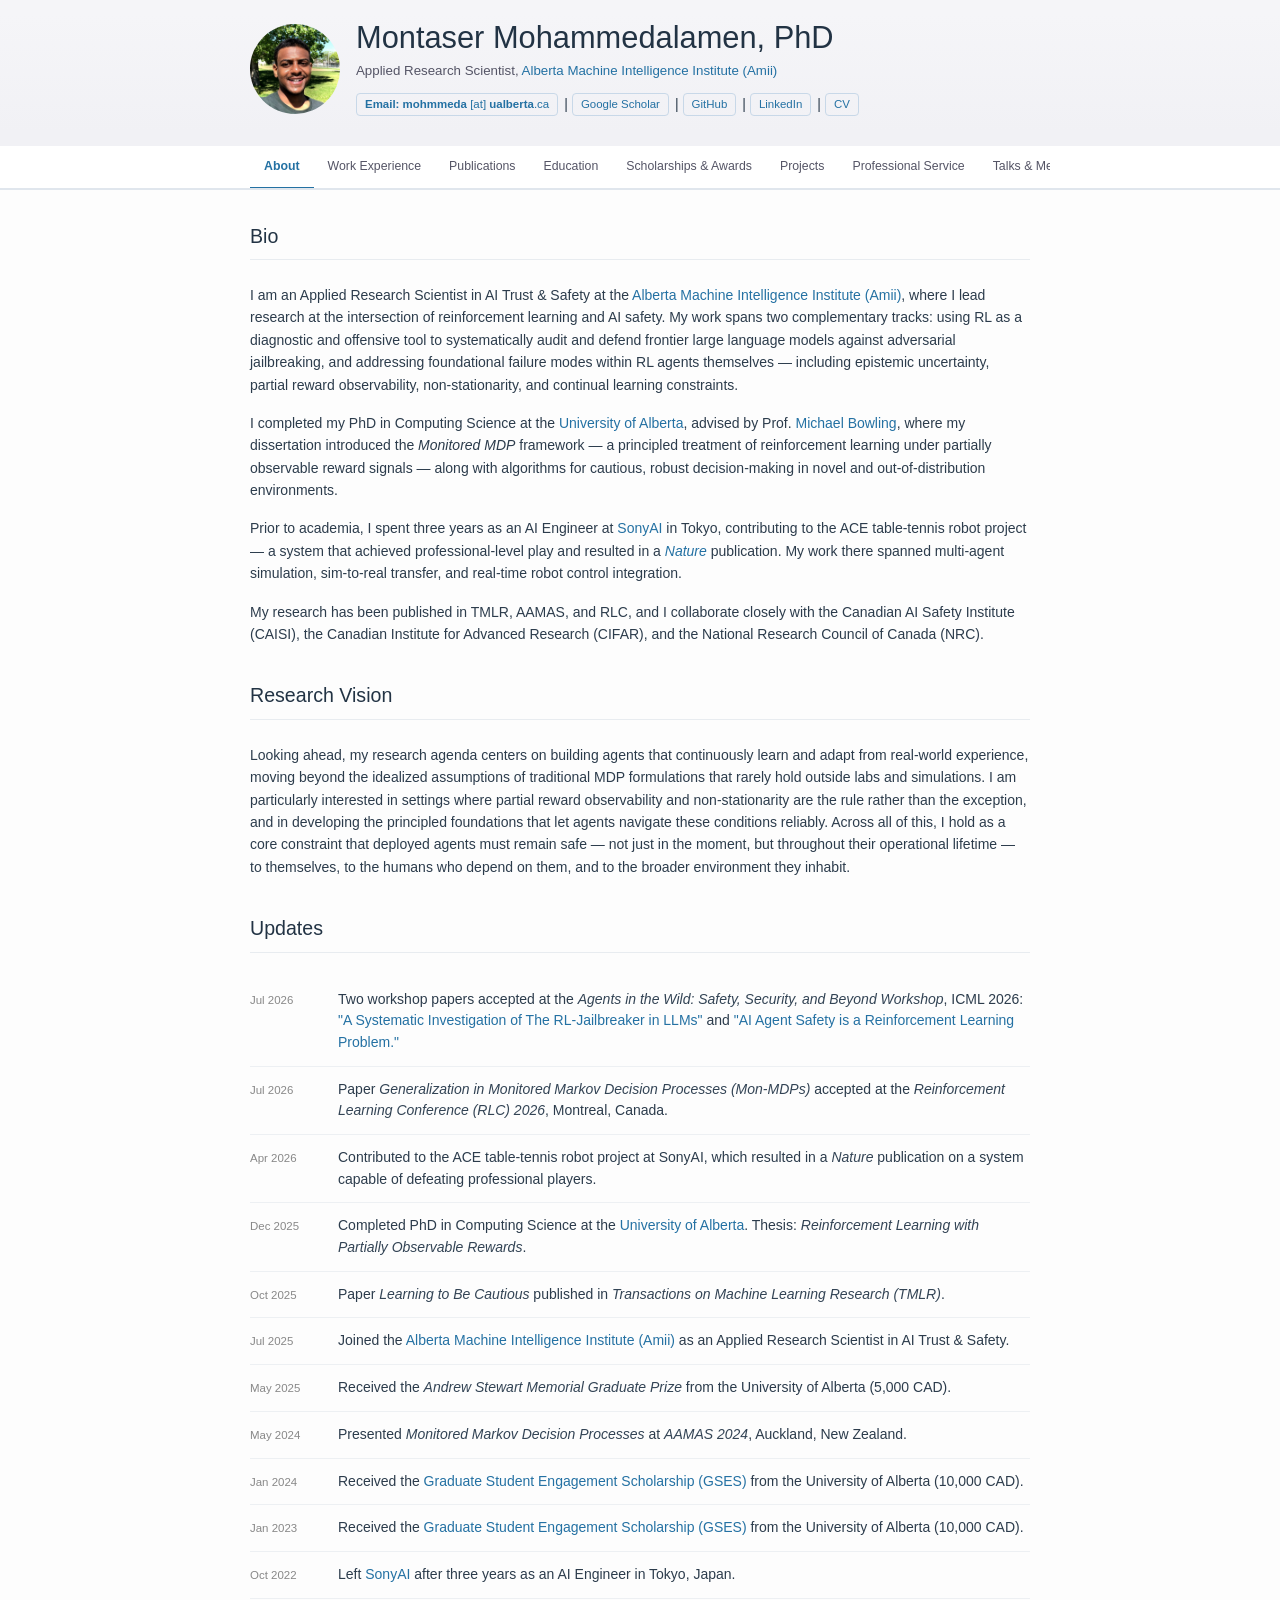
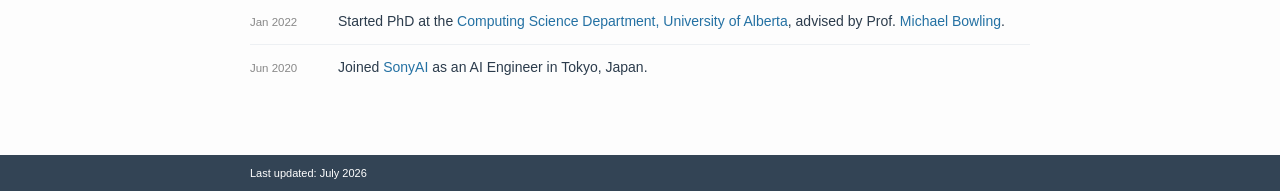
==== index.html @ c8f8b5e2 "Add talks page" ====
<!DOCTYPE html>
<html lang="en">
<head>
    <title>Montaser Mohammedalamen, PhD</title>
    <meta name="author" content="Montaser Mohammedalamen, PhD">
    <meta name="viewport" content="width=device-width, initial-scale=1.0">
    <meta property="og:title" content="Montaser Mohammedalamen, PhD">
    <meta property="og:description" content="Research Scientist in AI Safety &amp; Reinforcement Learning. PhD, University of Alberta, TMLR, AAMAS, RLC.">
    <meta property="og:image" content="https://montaserFath.github.io/fig/id.png">
    <meta property="og:url" content="https://montaserFath.github.io/">
    <meta name="twitter:card" content="summary_large_image">
    <link rel="manifest" href="content/site.web">
    <link rel="stylesheet" href="style.css">
</head>
<body>

<!-- ── Header ── -->
<div class="header noselect">
    <div class="content row">
        <div class="header-profile-picture"></div>
        <div class="header-text">
            <div class="header-name">
                <h1>Montaser Mohammedalamen, PhD</h1>
            </div>
            <div class="header-subtitle">
                Applied Research Scientist, <a href="https://www.amii.ca/people/montaser-mohammedalamen">Alberta Machine Intelligence Institute (Amii)</a>
            </div>
            <div class="header-links">
                <a class="btn" href="mailto:mohmmeda@ualberta.ca"><span class="bold">Email: mohmmeda</span> [at] <span class="bold">ualberta</span>.ca</a> |
                <a class="btn" href="https://scholar.google.ca/citations?user=ZY882-kAAAAJ&hl">Google Scholar</a> |
                <a class="btn" href="https://github.com/montaserFath/">GitHub</a> |
                <a class="btn" href="https://www.linkedin.com/in/montaser-mohammedalamen/">LinkedIn</a> |
                <a class="btn" href="content/Montaser_CV.pdf">CV</a>
            </div>
        </div>
    </div>
</div>

<!-- ── Tab bar ── -->
<div class="tabs-bar">
    <div class="tabs-inner">
        <button class="tab-btn active" data-tab="about">About</button>
        <button class="tab-btn" data-tab="experience">Work Experience</button>
        <button class="tab-btn" data-tab="publications">Publications</button>
        <button class="tab-btn" data-tab="education">Education</button>
        <button class="tab-btn" data-tab="awards">Scholarships &amp; Awards</button>
        <button class="tab-btn" data-tab="projects">Projects</button>
        <button class="tab-btn" data-tab="service">Professional Service</button>
        <a class="tab-btn" href="src/talks.html">Talks &amp; Media</a>
        <button class="tab-btn" data-tab="volunteering">Volunteering</button>
    </div>
</div>

<!-- ── Tab panels ── -->
<div class="content tab-content" style="padding-bottom: 64px;">

    <!-- About -->
    <div id="tab-about" class="tab-panel active">
        <h2 class="tab-heading noselect">Bio</h2>
        <p>
            I am an Applied Research Scientist in AI Trust &amp; Safety at the <a href="https://www.amii.ca/people/montaser-mohammedalamen">Alberta Machine Intelligence Institute (Amii)</a>,
            where I lead research at the intersection of reinforcement learning and AI safety. My work spans two complementary tracks: using RL as a diagnostic and offensive tool to
            systematically audit and defend frontier large language models against adversarial jailbreaking, and addressing foundational failure modes within RL agents themselves —
            including epistemic uncertainty, partial reward observability, non-stationarity, and continual learning constraints.
        </p>
        <p>
            I completed my PhD in Computing Science at the <a href="https://www.ualberta.ca/computing-science/index.html">University of Alberta</a>, advised by
            Prof. <a href="https://webdocs.cs.ualberta.ca/~bowling/">Michael Bowling</a>, where my dissertation introduced the <em>Monitored MDP</em> framework — a principled treatment
            of reinforcement learning under partially observable reward signals — along with algorithms for cautious, robust decision-making in novel and out-of-distribution environments.
        </p>
        <p>
            Prior to academia, I spent three years as an AI Engineer at <a href="https://ai.sony/">SonyAI</a> in Tokyo, contributing to the ACE table-tennis robot project — a system
            that achieved professional-level play and resulted in a <a href="https://www.nature.com/articles/s41586-026-10338-5"><em>Nature</em></a> publication. My work there spanned multi-agent
            simulation, sim-to-real transfer, and real-time robot control integration.
        </p>
        <p>
            My research has been published in TMLR, AAMAS, and RLC, and I collaborate closely with the Canadian AI Safety Institute (CAISI), the Canadian Institute for Advanced Research (CIFAR), and the National Research Council of Canada (NRC).
        </p>
        <h2 class="tab-heading noselect" style="margin-top: 36px;">Research Vision</h2>
        <p>
            Looking ahead, my research agenda centers on building agents that continuously learn and adapt from real-world experience, moving beyond the idealized assumptions of traditional MDP formulations that rarely hold outside labs and simulations.
            I am particularly interested in settings where partial reward observability and non-stationarity are the rule rather than the exception, and in developing the principled foundations that let agents navigate these conditions reliably.
            Across all of this, I hold as a core constraint that deployed agents must remain safe — not just in the moment, but throughout their operational lifetime — to themselves, to the humans who depend on them, and to the broader environment they inhabit.
        </p>

        <h2 class="tab-heading noselect" style="margin-top: 36px;">Updates</h2>
        <ul class="updates-list">
            <li class="update-item">
                <span class="update-date">Jul 2026</span>
                <span class="update-text">Two workshop papers accepted at the <em>Agents in the Wild: Safety, Security, and Beyond Workshop</em>, ICML 2026: <a href="https://arxiv.org/abs/2605.07032">"A Systematic Investigation of The RL-Jailbreaker in LLMs"</a> and <a href="https://openreview.net/challenge?redirect=%2Fforum%3Fid%3Dwvga9chmb6">"AI Agent Safety is a Reinforcement Learning Problem."</a></span>
            </li>
            <li class="update-item">
                <span class="update-date">Jul 2026</span>
                <span class="update-text">Paper <a href="https://arxiv.org/abs/2505.08988"><em>Generalization in Monitored Markov Decision Processes (Mon-MDPs)</em></a> accepted at the <em>Reinforcement Learning Conference (RLC) 2026</em>, Montreal, Canada.</span>
            </li>
            <li class="update-item">
                <span class="update-date">Apr 2026</span>
                <span class="update-text">Contributed to the ACE table-tennis robot project at SonyAI, which resulted in a <a href="https://www.nature.com/articles/s41586-026-10338-5"><em>Nature</em></a> publication on a system capable of defeating professional players.</span>
            </li>
            <li class="update-item">
                <span class="update-date">Dec 2025</span>
                <span class="update-text">Completed PhD in Computing Science at the <a href="https://www.ualberta.ca/computing-science/index.html">University of Alberta</a>. Thesis: <a href="https://ualberta.scholaris.ca/items/5c60dc71-7149-4a39-a40f-7d96e44f2379"><em>Reinforcement Learning with Partially Observable Rewards</em></a>.</span>
            </li>
            <li class="update-item">
                <span class="update-date">Oct 2025</span>
                <span class="update-text">Paper <a href="https://openreview.net/forum?id=NXvGOaYExG"><em>Learning to Be Cautious</em></a> published in <em>Transactions on Machine Learning Research (TMLR)</em>.</span>
            </li>
            <li class="update-item">
                <span class="update-date">Jul 2025</span>
                <span class="update-text">Joined the <a href="https://www.amii.ca/people/montaser-mohammedalamen">Alberta Machine Intelligence Institute (Amii)</a> as an Applied Research Scientist in AI Trust &amp; Safety.</span>
            </li>
            <li class="update-item">
                <span class="update-date">May 2025</span>
                <span class="update-text">Received the <em>Andrew Stewart Memorial Graduate Prize</em> from the University of Alberta (5,000 CAD).</span>
            </li>
            <li class="update-item">
                <span class="update-date">May 2024</span>
                <span class="update-text">Presented <a href="https://dl.acm.org/doi/abs/10.5555/3635637.3663015"><em>Monitored Markov Decision Processes</em></a> at <em>AAMAS 2024</em>, Auckland, New Zealand.</span>
            </li>
            <li class="update-item">
                <span class="update-date">Jan 2024</span>
                <span class="update-text">Received the <a href="https://www.ualberta.ca/en/graduate-studies/fees-funding/scholarships-awards/engagement-scholarship.html">Graduate Student Engagement Scholarship (GSES)</a> from the University of Alberta (10,000 CAD).</span>
            </li>
            <li class="update-item">
                <span class="update-date">Jan 2023</span>
                <span class="update-text">Received the <a href="https://www.ualberta.ca/en/graduate-studies/fees-funding/scholarships-awards/engagement-scholarship.html">Graduate Student Engagement Scholarship (GSES)</a> from the University of Alberta (10,000 CAD).</span>
            </li>
            <li class="update-item">
                <span class="update-date">Oct 2022</span>
                <span class="update-text">Left <a href="https://ai.sony/">SonyAI</a> after three years as an AI Engineer in Tokyo, Japan.</span>
            </li>
            <li class="update-item">
                <span class="update-date">Jan 2022</span>
                <span class="update-text">Started PhD at the <a href="https://www.ualberta.ca/computing-science/index.html">Computing Science Department, University of Alberta</a>, advised by Prof. <a href="https://webdocs.cs.ualberta.ca/~bowling/">Michael Bowling</a>.</span>
            </li>
            <li class="update-item">
                <span class="update-date">Jun 2020</span>
                <span class="update-text">Joined <a href="https://ai.sony/">SonyAI</a> as an AI Engineer in Tokyo, Japan.</span>
            </li>
        </ul>
    </div>

    <!-- Work Experience -->
    <div id="tab-experience" class="tab-panel">
        <h2 class="tab-heading noselect">Work Experience</h2>

        <div class="publication row clearfix">
            <div class="row-media-small" style="background-image: url(fig/amii.jpeg);"></div>
            <div class="row-text">
                <span class="bold">Applied Research Scientist, AI Trust &amp; Safety — <a href="https://www.amii.ca/people/montaser-mohammedalamen">Alberta Machine Intelligence Institute (Amii)</a></span><br/>
                Edmonton, Canada &nbsp;·&nbsp; July 2025 – Present<br/>
                <ul class="exp-list">
                    <li><span class="bold">Research Strategy:</span> Establishing Amii's safety research dual-track strategy using RL for risk assignment in generative models, and mitigating structural RL safety (uncertainty, non-stationarity, partial reward observability).</li>
                    <li><span class="bold">Technical Collaboration:</span> Partnering with Cohere and national institutes — Canadian AI Safety Institute (CAISI), CIFAR Medical AI Working Group, Mila, the Vector Institute, and the National Research Council (NRC).</li>
                    <li><span class="bold">Academic Outreach:</span> Directed a 10-session technical AI safety track for Amii's annual Upper Bound conference, serving an audience of over 11,000 attendees.</li>
                    <li><span class="bold">Team Building:</span> Hired a Research Scientist and an ML Engineer while overhauling the technical interviews framework now adopted by Amii.</li>
                </ul>
            </div>
        </div>

        <div class="publication row clearfix">
            <div class="row-media-small" style="background-image: url(fig/sonyai.png);"></div>
            <div class="row-text">
                <span class="bold">AI Engineer — <a href="https://ai.sony/">SonyAI</a></span><br/>
                Tokyo, Japan &nbsp;·&nbsp; June 2020 – Oct 2020 &amp; Jan 2021 – Oct 2022<br/>
                <ul class="exp-list">
                    <li><span class="bold">Robotics Research:</span> Co-developed a table-tennis robot on the ACE Team capable of defeating professional players, resulting in a <a href="https://www.nature.com/articles/s41586-026-10338-5">Nature</a> publication.</li>
                    <li><span class="bold">RL Policy:</span> Trained RL policies for targeted, high-precision ball returns and led the technical sub-team for robot serving.</li>
                    <li><span class="bold">Sim-to-Real &amp; System Integration:</span> Built multi-agent simulation environments using self-play and goal-conditioned RL, successfully transferring trained policies onto real-time robot control loops.</li>
                </ul>
            </div>
        </div>

        <div class="publication row clearfix">
            <div class="row-media-small" style="background-image: url(fig/uofa.png);"></div>
            <div class="row-text">
                <span class="bold">Research Associate — <a href="https://www.ualberta.ca/computing-science/index.html">University of Alberta</a></span><br/>
                Edmonton, Canada &nbsp;·&nbsp; February 2020 – December 2020<br/>
                <ul class="exp-list">
                    <li>Formulated a novel robust optimization framework enabling autonomous agents to learn cautious behaviors in novel, out-of-distribution states, supervised by Prof. <a href="https://webdocs.cs.ualberta.ca/~bowling/">Michael Bowling</a>.</li>
                </ul>
            </div>
        </div>

        <div class="publication row clearfix">
            <div class="row-media-small" style="background-image: url(fig/sony.png);"></div>
            <div class="row-text">
                <span class="bold">Machine Learning Intern — <a href="https://ai.sony/">SonyAI</a></span><br/>
                Tokyo, Japan &nbsp;·&nbsp; July 2019 – January 2020<br/>
                <ul class="exp-list">
                    <li>Designed an RL environment and trained policies using imitation learning to acquire complex cooking skills from chef demonstrations, successfully deploying the models on physical robots.</li>
                </ul>
            </div>
        </div>
    </div>

    <!-- Publications -->
    <div id="tab-publications" class="tab-panel">
        <h2 class="tab-heading noselect">Publications</h2>

        <!-- Journal Articles -->
        <h3 class="pub-section-heading">Peer-Reviewed Journal Articles</h3>
        <ol class="pub-list">
            <li>
                <span class="bold">Montaser Mohammedalamen</span>, Dustin Morrill, Alexander Sieusahai, Yash Satsangi, and Michael Bowling,
                <a class="bold" href="https://openreview.net/forum?id=NXvGOaYExG">"Learning to Be Cautious,"</a>
                <span class="italic">Transactions on Machine Learning Research (TMLR)</span>, 2025.
                <br/><a class="btn btn-red" href="https://openreview.net/forum?id=NXvGOaYExG">paper</a> | <a class="btn" href="https://github.com/montaserFath/Learning-to-be-Cautious">code</a> | <a class="btn btn-dark" href="content/LBC.bib">bibtex</a> | <a class="btn btn-dark" href="https://youtu.be/t-pxmpCYHtA?si=qGmhcsEXPmPQQ07m">talk</a>
            </li>
        </ol>

        <!-- Conference Papers -->
        <h3 class="pub-section-heading">Refereed Conference Publications</h3>
        <ol class="pub-list">
            <li>
                <span class="bold">Montaser Mohammedalamen</span> and Michael Bowling,
                <a class="bold" href="https://arxiv.org/abs/2505.08988">"Generalization in Monitored Markov Decision Processes (Mon-MDPs),"</a>
                <span class="italic">Reinforcement Learning Conference (RLC)</span>, Montreal, Canada, 2026.
                <br/><a class="btn btn-red" href="https://arxiv.org/abs/2505.08988">arXiv</a> | <a class="btn" href="https://github.com/montaserFath/MonMDP">code</a> | <a class="btn btn-dark" href="content/mon_mdp.bib">bibtex</a>
            </li>
            <li>
                Simone Parisi, <span class="bold">Montaser Mohammedalamen</span>, Alireza Kazemipour, Matthew E. Taylor, and Michael Bowling,
                <a class="bold" href="https://dl.acm.org/doi/abs/10.5555/3635637.3663015">"Monitored Markov Decision Processes,"</a>
                <span class="italic">International Conference on Autonomous Agents and Multiagent Systems (AAMAS)</span>, Auckland, New Zealand, 2024.
                <br/><a class="btn btn-red" href="https://dl.acm.org/doi/abs/10.5555/3635637.3663015">paper</a> | <a class="btn" href="https://github.com/montaserFath/MonMDP">code</a> | <a class="btn btn-dark" href="content/mon_mdp.bib">bibtex</a> | <a class="btn btn-dark" href="https://youtu.be/3gM3b1uum9Y?si=Afbvr0NNyyIb1x1N">talk</a>
            </li>
        </ol>

        <!-- Workshop Papers & Preprints -->
        <h3 class="pub-section-heading">Workshop Papers &amp; Preprints</h3>
        <ol class="pub-list">
            <li>
                <span class="bold">Montaser Mohammedalamen</span>, K. Roice, R. McLean, A. Lefaivre Škopac,
                <a class="bold" href="https://arxiv.org/abs/2605.07032">"A Systematic Investigation of The RL-Jailbreaker in LLMs,"</a>
                <span class="italic">Agents in the Wild: Safety, Security, and Beyond Workshop, ICML</span>, 2026.
                <br/><a class="btn btn-red" href="https://arxiv.org/abs/2605.07032">arXiv</a>
            </li>
            <li>
                R. McLean, T. E. Lee, <span class="bold">Montaser Mohammedalamen</span>, K. Roice, G. Berseth, P. M. Pilarski, M. C. Machado, A. Lefaivre Škopac, B. Rosman,
                <a class="bold" href="https://openreview.net/challenge?redirect=%2Fforum%3Fid%3Dwvga9chmb6">"AI Agent Safety is a Reinforcement Learning Problem,"</a>
                <span class="italic">Agents in the Wild: Safety, Security, and Beyond Workshop, ICML</span>, 2026.
                <br/><a class="btn btn-red" href="https://openreview.net/challenge?redirect=%2Fforum%3Fid%3Dwvga9chmb6">paper</a>
            </li>
            <li>
                <span class="bold">Montaser Mohammedalamen</span>, Michael Bowling, and Matthew E. Taylor,
                <span class="bold">"Learning To Be Cautious for Industrial Chemical Control,"</span>
                <span class="italic">Under review</span>.
            </li>
            <li>
                D. Khamies, <span class="bold">Montaser Mohammedalamen</span>, and B. Rosman,
                <a class="bold" href="https://arxiv.org/abs/1901.04772">"Transfer Learning for Prosthetics Using Imitation Learning,"</a>
                <span class="italic">Black in AI Workshop, NeurIPS</span>, 2018.
                <br/><a class="btn btn-red" href="https://arxiv.org/abs/1901.04772">arXiv</a> | <a class="btn" href="https://github.com/montaserFath/Reinforcement-Learning-for-Prosthetics">code</a> | <a class="btn btn-dark" href="content/transfer.bib">bibtex</a>
            </li>
        </ol>

        <!-- Theses -->
        <h3 class="pub-section-heading">Theses</h3>
        <ol class="pub-list">
            <li>
                <span class="bold">Montaser Mohammedalamen</span>,
                <a class="bold" href="https://ualberta.scholaris.ca/items/5c60dc71-7149-4a39-a40f-7d96e44f2379">"Reinforcement Learning with Partially Observable Rewards,"</a>
                PhD Thesis, University of Alberta, 2026.
                <br/><a class="btn btn-red" href="https://ualberta.scholaris.ca/items/5c60dc71-7149-4a39-a40f-7d96e44f2379">thesis</a>
            </li>
            <li>
                <span class="bold">Montaser Mohammedalamen</span>,
                <span class="bold">"Learning Actions Representation In Reinforcement Learning for Safe Exploration,"</span>
                Master's Thesis, 2019.
            </li>
        </ol>

        <!-- Patents -->
        <h3 class="pub-section-heading">Patents</h3>
        <ol class="pub-list">
            <li>
                <span class="bold">Montaser Mohammedalamen</span>, "Wheelchair Robot controlled by Brain Signal," Patent No. 4254, Patent Office, Ministry of Justice, Sudan, 2015–2016.
            </li>
            <li>
                <span class="bold">Montaser Mohammedalamen</span>, "Smart Farm," Patent No. 3334, Patent Office, Ministry of Justice, Sudan, 2015–2016.
            </li>
        </ol>

    </div>

    <!-- Education -->
    <div id="tab-education" class="tab-panel">
        <h2 class="tab-heading noselect">Education</h2>

        <div class="publication row clearfix">
            <div class="row-media-small" style="background-image: url(fig/uofa.png);"></div>
            <div class="row-text">
                <span class="bold">PhD in Computing Science — <a href="https://www.ualberta.ca/computing-science/index.html">University of Alberta</a></span><br/>
                Edmonton, Canada &nbsp;·&nbsp; Sep 2022 – Dec 2025<br/>
                <ul class="exp-list">
                    <li><span class="bold">Thesis:</span> <a href="https://ualberta.scholaris.ca/items/5c60dc71-7149-4a39-a40f-7d96e44f2379">"Reinforcement Learning with Partially Observable Rewards"</a></li>
                    <li><span class="bold">Advisor:</span> <a href="https://webdocs.cs.ualberta.ca/~bowling/">Prof. Michael Bowling</a></li>
                </ul>
            </div>
        </div>

        <div class="publication row clearfix">
            <div class="row-media-small" style="background-image: url(fig/AIMS.png);"></div>
            <div class="row-text">
                <span class="bold">M.Sc. in Machine Intelligence — <a href="https://aims.ac.rw/">African Institute for Mathematical Sciences</a></span><br/>
                Rwanda &nbsp;·&nbsp; Sep 2018 – Sep 2019<br/>
                <ul class="exp-list">
                    <li><span class="bold">Performance:</span> Overall score 75%</li>
                    <li><span class="bold">Advisor:</span> <a href="https://www.benjaminrosman.com/">Prof. Benjamin Rosman</a></li>
                </ul>
            </div>
        </div>

        <div class="publication row clearfix">
            <div class="row-media-small" style="background-image: url(fig/uofk.png);"></div>
            <div class="row-text">
                <span class="bold">B.Sc. (Honors) in Electronics &amp; Computer Engineering — <a href="https://www.uofk.edu/index.php/en/">University of Khartoum</a></span><br/>
                Sudan &nbsp;·&nbsp; Aug 2013 – Sep 2018<br/>
                <ul class="exp-list">
                    <li><span class="bold">Performance:</span> First Class Honors (Ranked 3rd in the Electronics department, CGPA 7.5/10)</li>
                </ul>
            </div>
        </div>
    </div>

    <!-- Scholarships & Awards -->
    <div id="tab-awards" class="tab-panel">
        <h2 class="tab-heading noselect">Scholarships &amp; Awards</h2>

        <div class="publication row clearfix">
            <div class="row-media-small" style="background-image: url(fig/uofa.png);"></div>
            <div class="row-text">
                <span class="bold">Andrew Stewart Memorial Graduate Prize</span><br/>
                <a href="https://www.ualberta.ca/">University of Alberta</a><br/>
                5,000 CAD &nbsp;·&nbsp; May 2025<br/>
            </div>
        </div>

        <div class="publication row clearfix">
            <div class="row-media-small" style="background-image: url(fig/uofa.png);"></div>
            <div class="row-text">
                <span class="bold"><a href="https://www.ualberta.ca/en/graduate-studies/fees-funding/scholarships-awards/engagement-scholarship.html">Graduate Student Engagement Scholarship (GSES)</a></span><br/>
                <a href="https://www.ualberta.ca/en/graduate-studies/fees-funding/scholarships-awards/engagement-scholarship.html">University of Alberta</a><br/>
                10,000 CAD &nbsp;·&nbsp; Jan 2024<br/>
            </div>
        </div>

        <div class="publication row clearfix">
            <div class="row-media-small" style="background-image: url(fig/uofa.png);"></div>
            <div class="row-text">
                <span class="bold"><a href="https://www.ualberta.ca/en/graduate-studies/fees-funding/scholarships-awards/engagement-scholarship.html">Graduate Student Engagement Scholarship (GSES)</a></span><br/>
                <a href="https://www.ualberta.ca/en/graduate-studies/fees-funding/scholarships-awards/engagement-scholarship.html">University of Alberta</a><br/>
                10,000 CAD &nbsp;·&nbsp; Jan 2023<br/>
            </div>
        </div>

        <div class="publication row clearfix">
            <div class="row-media-small" style="background-image: url(fig/AIMS.png);"></div>
            <div class="row-text">
                <span class="bold">AMMI Master Scholarship</span><br/>
                African Master in Machine Intelligence (<a href="https://aims-ammi.org/">AMMI</a>), <a href="https://aims.ac.rw/">AIMS</a>, Rwanda<br/>
                15,000 USD &nbsp;·&nbsp; Sep 2019 &nbsp;·&nbsp; Top 4% acceptance continent-wide<br/>
            </div>
        </div>

        <div class="publication row clearfix">
            <div class="row-media-small" style="background-image: url(fig/uofk.png);"></div>
            <div class="row-text">
                <span class="bold">Best Graduation Project — "RL for Prosthetics"</span><br/>
                <a href="https://www.uofk.edu/index.php/en/">University of Khartoum</a>, Sudan<br/>
                Oct 2018<br/>
            </div>
        </div>

        <div class="publication row clearfix">
            <div class="row-media-small" style="background-image: url(fig/uofk.png);"></div>
            <div class="row-text">
                <span class="bold">Undergraduate Research Prize</span><br/>
                <a href="https://www.uofk.edu/index.php/en/">University of Khartoum</a><br/>
                2,000 USD &nbsp;·&nbsp; Dec 2017<br/>
            </div>
        </div>

        <div class="publication row clearfix">
            <iframe frameborder="0"
                src="https://www.youtube.com/embed/ZpqypVq8Qgo"
                style="float: left; width: 80px; height: 150px; background-position: center; background-size: contain; background-repeat: no-repeat;">
            </iframe>
            <div class="row-text">
                <span class="bold">Audience Prize — "Wheelchair Robot controlled by Brain Signal"</span><br/>
                <a href="https://apply.falling-walls.com/press-releases/falling-walls-lab-winners-2017/">Falling Walls Lab Finals</a>, Berlin, Germany<br/>
                Nov 2017<br/>
            </div>
        </div>

        <div class="publication row clearfix">
            <div class="row-media-small" style="background-image: url(fig/ericsson.png);"></div>
            <div class="row-text">
                <span class="bold">ICT Professional Foundation Scholarship</span><br/>
                <a href="https://www.ericsson.com/en/about-us/corporate-governance/our-organization/mmea-lt-members-bios">Ericsson Middle East University Program</a><br/>
                Nov 2016<br/>
            </div>
        </div>

        <div class="publication row clearfix">
            <div class="row-media-small" style="background-image: url(fig/eeese.jpeg);"></div>
            <div class="row-text">
                <span class="bold">IEEE Extreme 10.0 Programming Competition</span><br/>
                IEEE Sudan Section<br/>
                Oct 2016 &nbsp;·&nbsp; Ranked 5th in Sudan, 988th of 2,500 teams globally<br/>
            </div>
        </div>

        <div class="publication row clearfix">
            <div class="row-media-small" style="background-image: url(fig/eeese.jpeg);"></div>
            <div class="row-text">
                <span class="bold">Best Project Award</span><br/>
                <a href="https://www.linkedin.com/company/eeese/">Electrical &amp; Electronics Engineering Students Exhibition (EEESE)</a><br/>
                2015–2016 &nbsp;·&nbsp; Awarded consecutively for two years<br/>
            </div>
        </div>
    </div>

    <!-- Projects -->
    <div id="tab-projects" class="tab-panel">
        <h2 class="tab-heading noselect">Projects</h2>

        <!-- Ongoing -->
        <h3 class="pub-section-heading">Ongoing</h3>

        <div class="publication row clearfix">
            <div class="row-text" style="max-width: 100%; margin-left: 0;">
                <span class="bold">RL for LLMs Risk Assessment</span> &nbsp;<span class="proj-tag">Generative Models Safety</span><br/>
                <ul class="exp-list">
                    <li>Tech Lead, developing a three-stage optimization framework that reframes generative model jailbreaking as a sequential decision problem. The system structurally decomposes environmental and algorithmic components to isolate the core drivers of adversarial success, scales exploitation pipelines across multi-modal action spaces (text, vision, and audio), and embeds these insights into a unified two-player zero-sum game.</li>
                </ul>
            </div>
        </div>

        <div class="publication row clearfix">
            <div class="row-text" style="max-width: 100%; margin-left: 0;">
                <span class="bold">Learning to Be Cautious for Industrial Chemical Control</span> &nbsp;<span class="proj-tag">Critical Applications Safety</span><br/>
                <ul class="exp-list">
                    <li>Generalized the "learning to be cautious" framework to continuous action spaces, extending its mathematical applicability to high-dimensional, safety-critical settings. Validated on complex chemical process control benchmarks, bridging the gap between theoretical safe RL and real-world industrial deployments.</li>
                </ul>
            </div>
        </div>

        <div class="publication row clearfix">
            <div class="row-text" style="max-width: 100%; margin-left: 0;">
                <span class="bold">Plasticity Loss in Monitored MDPs</span> &nbsp;<span class="proj-tag">Continual RL</span><br/>
                <ul class="exp-list">
                    <li>Investigating structural mechanisms of plasticity loss within Mon-MDPs to preserve agent adaptability during continual learning. Analyzing how the dual-learning architecture compounds long-term performance degradation, and formulating a systematic framework to evaluate intrinsic vulnerabilities while adapting regularization and reset mitigation strategies.</li>
                </ul>
            </div>
        </div>

        <!-- Previous -->
        <h3 class="pub-section-heading">Previous</h3>

        <div class="publication row clearfix">
            <div class="row-media" style="background-image: url(fig/mon_mdp.png);"></div>
            <div class="row-text">
                <span class="bold">Monitored Markov Decision Processes</span> &nbsp;<span class="proj-tag">Theoretical &amp; Practical Evaluation</span><br/>
                Addressed settings where reward structures are unobservable to the agent, analyzing consequences across varied testing scenarios.<br/>
                <a class="btn btn-red" href="https://arxiv.org/abs/2505.08988">arXiv</a> | <a class="btn" href="https://github.com/montaserFath/MonMDP">code</a>
            </div>
        </div>

        <div class="publication row clearfix">
            <div class="row-media" style="background-image: url(fig/LBC.png);"></div>
            <div class="row-text">
                <span class="bold">Learning to Be Cautious</span> &nbsp;<span class="proj-tag">Robust Optimization</span><br/>
                Agents trained with standard RL can behave catastrophically in novel or out-of-distribution states. This project introduces a minimax regret framework that makes agents learn to be cautious, preferring conservative actions when epistemic uncertainty is high, without human supervision or prior knowledge of the failure modes. Published in TMLR 2025.<br/>
                <a class="btn" href="https://github.com/montaserFath/Learning-to-be-Cautious">code</a>
            </div>
        </div>

        <div class="publication row clearfix">
            <div class="row-media" style="background-image: url(fig/bco.gif);"></div>
            <div class="row-text">
                <span class="bold">Behavior Cloning (BC) and <a href="https://arxiv.org/abs/1805.01954">BCO</a> in PyTorch</span><br/>
                Imitation learning algorithm implementations.<br/>
                <a class="btn" href="https://github.com/montaserFath/BCO">code</a>
            </div>
        </div>

        <div class="publication row clearfix">
            <div class="row-media" style="background-image: url(fig/brain_control.gif);"></div>
            <div class="row-text">
                <span class="bold">Wheelchair Robot Controlled by Brain Signal</span><br/>
                A wheelchair robot that helps disabled people move using EEG signals from the brain.<br/>
                <a class="btn" href="https://github.com/montaserFath/Wheelchair-controlled-by-Brain-Signal">code</a>
            </div>
        </div>

        <div class="publication row clearfix">
            <div class="row-media" style="background-image: url(fig/rl_leg.jpeg);"></div>
            <div class="row-text">
                <span class="bold">NeurIPS 2018 Challenge: RL for Prosthetics</span><br/>
                RL Prosthetics controller that learns to walk like humans, accelerated with Imitation Learning.<br/>
                <a class="btn" href="https://github.com/montaserFath/Reinforcement-Learning-for-Prosthetics">code</a>
            </div>
        </div>

        <div class="publication row clearfix">
            <div class="row-media" style="background-image: url(fig/ddpg.gif);"></div>
            <div class="row-text">
                <span class="bold">Benchmark <a href="https://github.com/chainer/chainerrl">ChainerRL</a> in OpenAI Gym</span><br/>
                Benchmarking DDPG, TRPO, and PPO algorithms across standard continuous-control environments.<br/>
                <a class="btn" href="https://github.com/montaserFath/Benchmark-ChainerRL-library-in-Gym-Environments">code</a>
            </div>
        </div>

    </div>

    <!-- Professional Service -->
    <div id="tab-service" class="tab-panel">
        <h2 class="tab-heading noselect">Professional Service</h2>

        <h3 class="pub-section-heading">Reviewing</h3>

        <div class="publication row clearfix">
            <div class="row-text" style="max-width:100%; margin-left:0;">
                <span class="bold">Transactions on Machine Learning Research (TMLR)</span> &nbsp;<span class="proj-tag">Journal Reviewer</span><br/>
                2024 – Present
            </div>
        </div>

        <div class="publication row clearfix">
            <div class="row-text" style="max-width:100%; margin-left:0;">
                <span class="bold">International Conference on Machine Learning (ICML)</span> &nbsp;<span class="proj-tag">Gold Reviewer</span><br/>
                2026
            </div>
        </div>

        <div class="publication row clearfix">
            <div class="row-text" style="max-width:100%; margin-left:0;">
                <span class="bold">Neural Information Processing Systems (NeurIPS)</span> &nbsp;<span class="proj-tag">Conference Reviewer</span><br/>
                2025 &amp; 2026
            </div>
        </div>

        <div class="publication row clearfix">
            <div class="row-text" style="max-width:100%; margin-left:0;">
                <span class="bold">Reinforcement Learning Conference (RLC)</span> &nbsp;<span class="proj-tag">Technical Reviewer</span><br/>
                2025 &amp; 2026
            </div>
        </div>

        <h3 class="pub-section-heading">Organization &amp; Committee</h3>

        <div class="publication row clearfix">
            <div class="row-text" style="max-width:100%; margin-left:0;">
                <span class="bold">Adaptive and Learning Agents (ALA) Workshop at AAMAS</span> &nbsp;<span class="proj-tag">Workshop Co-organizer &amp; Area Chair</span><br/>
                2025 &amp; 2026
            </div>
        </div>

        <div class="publication row clearfix">
            <div class="row-text" style="max-width:100%; margin-left:0;">
                <span class="bold">Amii Fellows Trust &amp; Safety Research Proposals</span> &nbsp;<span class="proj-tag">Committee Member</span><br/>
                2026
            </div>
        </div>

        <div class="publication row clearfix">
            <div class="row-text" style="max-width:100%; margin-left:0;">
                <span class="bold">Cisco–University of Alberta Consortium for Agentic Research (CUACAR)</span> &nbsp;<span class="proj-tag">Research Proposal Reviewer</span><br/>
                2026
            </div>
        </div>

    </div>

    <!-- Volunteering -->
    <div id="tab-volunteering" class="tab-panel">
        <h2 class="tab-heading noselect">Volunteering</h2>

        <div class="publication row clearfix">
            <div class="row-text" style="max-width:100%; margin-left:0;">
                <span class="bold">Sudanese Machine Learning Community (SMLC)</span> &nbsp;<span class="proj-tag">Co-founder &amp; Core Representative</span><br/>
                Dec 2019 – Present<br/>
                <ul class="exp-list">
                    <li>Co-founded an initiative building AI capacity locally, connecting resources to regional engineering candidates.</li>
                </ul>
            </div>
        </div>

        <div class="publication row clearfix">
            <div class="row-text" style="max-width:100%; margin-left:0;">
                <span class="bold">SMLC Mentorship Program</span> &nbsp;<span class="proj-tag">Academic Research Mentor</span><br/>
                Dec 2019 – Present<br/>
                <ul class="exp-list">
                    <li>Mentoring undergraduate students at the University of Khartoum on custom baseline RL graduation projects.</li>
                </ul>
            </div>
        </div>

        <div class="publication row clearfix">
            <div class="row-text" style="max-width:100%; margin-left:0;">
                <span class="bold">EEESE Hackathon</span> &nbsp;<span class="proj-tag">Founder &amp; Event Coordinator</span><br/>
                Apr 2016 – Aug 2016<br/>
                <ul class="exp-list">
                    <li>Established the first hackathon event in Sudan, coordinating 28 student researchers from 7 distinct universities.</li>
                </ul>
            </div>
        </div>

        <div class="publication row clearfix">
            <div class="row-text" style="max-width:100%; margin-left:0;">
                <span class="bold">Academic Committee for EEESE</span> &nbsp;<span class="proj-tag">Head of Committee</span><br/>
                University of Khartoum &nbsp;·&nbsp; Aug 2015 – July 2016
            </div>
        </div>

    </div>

</div>

<script>
    const tabs = document.querySelectorAll('.tab-btn');
    const panels = document.querySelectorAll('.tab-panel');

    function activateTab(id) {
        tabs.forEach(t => t.classList.toggle('active', t.dataset.tab === id));
        panels.forEach(p => p.classList.toggle('active', p.id === 'tab-' + id));
        history.replaceState(null, '', '#' + id);
    }

    tabs.forEach(btn => btn.addEventListener('click', () => activateTab(btn.dataset.tab)));

    // Restore tab from URL hash on load
    const hash = location.hash.replace('#', '');
    if (hash && document.getElementById('tab-' + hash)) activateTab(hash);
</script>

<div class="footer">
    <div class="footer-content">
        Last updated: July 2026
    </div>
</div>

</body>
</html>
---- style.css ----
*, *::before, *::after {box-sizing: border-box;}
html {-webkit-text-size-adjust: 100%; -moz-text-size-adjust: 100%; -ms-text-size-adjust: 100%;}
body {background-color: #fdfdfd; color: #2c3c4c; margin: 0; font-size: 14px; line-height: 1.5;}
h1 {margin: 0 0 24px; font-size: 2.2em; line-height: 1.2;}
h2 {margin: 0 0 24px;}
h1, h2 {color: #234;}
h3, h4, h5 {color: #345; margin: 0 0 8px;}
h1, h2, h3, h4, h5, a, p, span, body, div {font-weight: normal; font-family: 'Lato', Verdana, Helvetica, sans-serif;}

/* ── Header ── */
.header {background: linear-gradient(to bottom, #f5f5f8 10%, #f1f1f5 90%); width: 100%; padding: 20px 0 28px;}
.header .content {display: flex; align-items: center; gap: 16px; flex-wrap: wrap;}
.header-profile-picture {flex-shrink: 0; width: 90px; height: 90px; border-radius: 50%; background-image: url(fig/id.png); background-position: center; background-size: cover; background-repeat: no-repeat;}
.header-text {flex: 1; min-width: 200px;}
.header-name h1 {margin: 0 0 4px;}
.header-subtitle {margin-bottom: 10px; color: #556; font-size: 0.95em;}
.header-subtitle a {color: #2471a3;}
.header-subtitle a:hover {color: #f09228;}
.header-links {display: flex; flex-wrap: wrap; gap: 4px; align-items: center;}

/* ── Layout ── */
.content {max-width: 820px; padding: 0 20px; margin: 0 auto; width: 100%;}

/* ── Tab bar ── */
.tabs-bar {background: #fff; border-bottom: 2px solid #e0e6ed; position: sticky; top: 0; z-index: 100;}
.tabs-inner {max-width: 820px; margin: 0 auto; padding: 0 20px; display: flex; overflow-x: auto; scrollbar-width: none;}
.tabs-inner::-webkit-scrollbar {display: none;}
.tab-btn {background: none; border: none; border-bottom: 3px solid transparent; margin-bottom: -2px; padding: 11px 14px; font-size: 0.88em; color: #556; cursor: pointer; white-space: nowrap; transition: color 0.15s, border-color 0.15s; flex-shrink: 0;}
.tab-btn:hover {color: #2471a3;}
.tab-btn.active {color: #2471a3; border-bottom-color: #2471a3; font-weight: bold;}

/* ── Tab panels ── */
.tab-content {margin-top: 32px; padding-bottom: 64px;}
.tab-panel {display: none;}
.tab-panel.active {display: block;}
.tab-heading {font-size: 1.4em; color: #234; border-bottom: 1px solid #e8ecf0; padding-bottom: 8px; margin-bottom: 24px;}

/* ── Publication rows ── */
.row {box-sizing: border-box;}
.clearfix::after {content: ""; display: table; clear: both;}
.publication {margin-bottom: 28px; padding-left: 4px;}
.publication.highlight {background-color: #fff8df; padding: 8px; border-radius: 4px;}
.row-media {display: block; float: left; width: 150px; height: 85px; background-position: center; background-size: contain; background-repeat: no-repeat; flex-shrink: 0;}
.row-media-small {display: block; float: left; width: 72px; height: 36px; background-position: center; background-size: contain; background-repeat: no-repeat; flex-shrink: 0;}
.row-text {display: block; overflow: hidden; margin-left: 12px; line-height: 1.55em;}
.row-text span {line-height: inherit;}

/* ── Misc ── */
.hr {width: 100%; height: 1px; margin: 40px 0; background-color: #d6dbdf;}
a {color: #2471a3; text-decoration: none;}
a:focus, a:hover {color: #f09228;}
p {line-height: 1.6em; margin: 0 0 16px;}
.nobreak {white-space: nowrap;}
.noselect {user-select: none; -webkit-user-select: none;}
.bold {font-weight: bold;}
.italic {font-style: italic;}
.bulletpoints {line-height: 1.5em;}
.press {width: 100px; height: 80px; border: 1px solid #def; margin-right: 12px; background-size: cover;}
.img-contain {background-size: contain !important;}
.youtube-player {border: 1px solid #1D740C; display: block; float: left; width: 80px; height: 150px;}
.stars {font-size: 10px; display: inline-block; margin-left: 6px; color: #666;}

/* ── Footer ── */
.footer {background-color: #345; width: 100%; margin-top: 0;}
.footer-content {color: #fff; font-size: 11px; padding: 10px 20px; max-width: 820px; margin: 0 auto;}
.footer-content a {color: #fff; text-decoration: underline;}
.footer-content a:hover {color: #f09228 !important;}

/* ── Publication section headings & numbered list ── */
.pub-section-heading {font-size: 0.82em; font-weight: bold; color: #234; margin: 24px 0 10px; text-transform: uppercase; letter-spacing: 0.06em; border-bottom: 1px solid #e8ecf0; padding-bottom: 4px;}
.pub-list {padding-left: 20px; margin: 0 0 4px;}
.pub-list li {margin-bottom: 14px; line-height: 1.6em;}

/* ── Project / service tag ── */
.proj-tag {display: inline-block; font-size: 0.75em; color: #2471a3; background: #edf4fb; border: 1px solid #c8ddf0; border-radius: 10px; padding: 1px 8px; vertical-align: middle; margin-left: 4px; white-space: nowrap;}

/* ── Experience bullet list ── */
.exp-list {margin: 6px 0 0; padding-left: 18px; line-height: 1.55em;}
.exp-list li {margin-bottom: 5px;}

/* ── Updates timeline ── */
.updates-list {list-style: none; padding: 0; margin: 0;}
.update-item {display: flex; gap: 20px; padding: 12px 0; border-bottom: 1px solid #edf0f3; align-items: baseline;}
.update-item:last-child {border-bottom: none;}
.update-date {flex-shrink: 0; width: 68px; font-size: 0.82em; color: #888;}
.update-text {line-height: 1.55em; color: #2c3c4c;}
.update-text em {font-style: italic; color: #345;}

/* ── Buttons ── */
.btn {display: inline-block; padding: 2px 8px; border-radius: 4px; font-size: 0.82em; border: 1px solid #c8d8e8; margin: 2px 2px 2px 0; color: #2471a3; white-space: nowrap;}
.btn:hover {color: #f09228; border-color: #f09228;}
.btn-red {background: #fef0f0; border-color: #e8c0c0; color: #c0392b;}
.btn-red:hover {color: #f09228; border-color: #f09228;}
.btn-dark {background: #f2f4f6; border-color: #c8d0d8; color: #456;}
.btn-dark:hover {color: #f09228; border-color: #f09228;}

/* ── Sub-page breadcrumb nav ── */
.page-nav {background: #fff; border-bottom: 1px solid #e0e6ed; padding: 8px 0;}
.page-nav-inner {max-width: 820px; margin: 0 auto; padding: 0 20px; display: flex; align-items: center; gap: 6px; font-size: 0.88em; color: #888;}
.page-nav-back {color: #2471a3;}
.page-nav-back:hover {color: #f09228;}
.page-nav-sep {color: #bbb;}
.page-nav-current {color: #556; font-weight: bold;}

/* ── Talk thumbnails ── */
.talk-thumb {display: block; float: left; width: 150px; height: 85px; object-fit: cover; border-radius: 4px; border: 1px solid #e0e6ed; flex-shrink: 0;}
.talk-thumb:hover {opacity: 0.85;}

/* ── Tablet (≤ 768px) ── */
@media (max-width: 768px) {
    body {font-size: 15px;}
    h1 {font-size: 1.7em;}
    .header .content {flex-direction: column; align-items: center; text-align: center;}
    .header-links {justify-content: center;}
    .tab-btn {font-size: 0.82em; padding: 9px 10px;}
    .tab-content {margin-top: 20px;}
    .publication {margin-bottom: 36px;}
    .row-media {float: none; display: block; width: 100%; max-width: 280px; height: 140px; margin: 0 auto 12px;}
    .row-media-small {float: none; display: block; width: 64px; height: 32px; margin: 0 0 8px;}
    .row-text {display: block; margin-left: 0; width: 100%;}
    .talk-thumb {float: none; display: block; width: 100%; max-width: 280px; height: 158px; margin: 0 auto 12px;}
    .update-date {width: 58px;}
}

/* ── Mobile (≤ 480px) ── */
@media (max-width: 480px) {
    body {font-size: 14px;}
    .content {padding: 0 12px;}
    .tabs-inner {padding: 0 8px;}
    .tab-btn {padding: 8px 8px; font-size: 0.78em;}
    .update-item {flex-direction: column; gap: 2px;}
    .update-date {width: auto;}
}
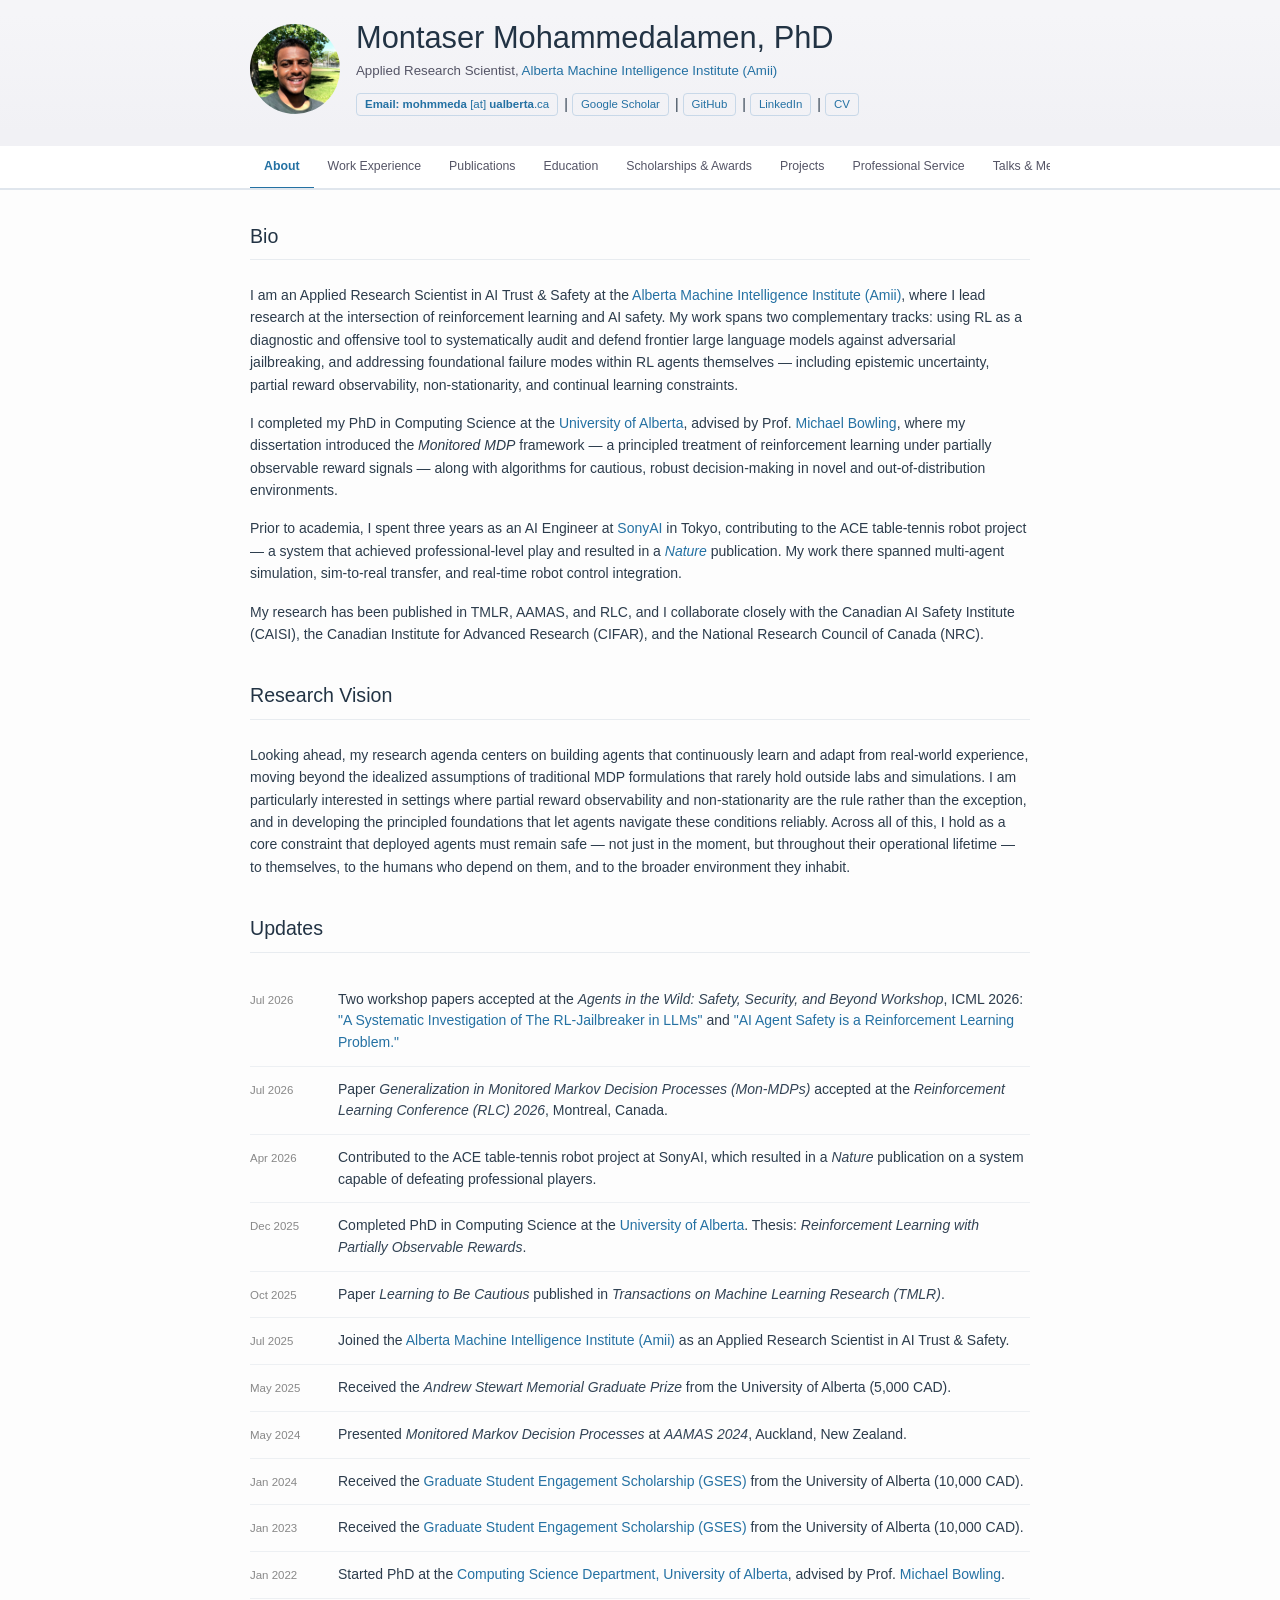
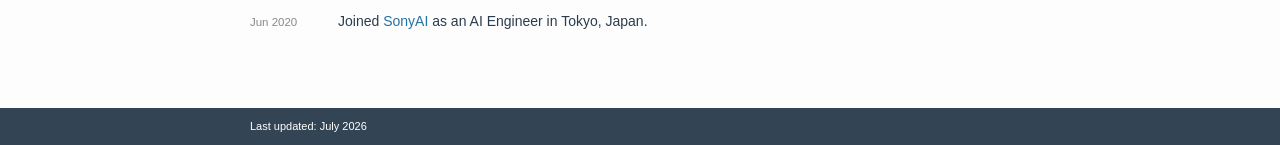
==== commit 7cea496a: "Edit publications, projects & upadtes" ====
--- a/index.html
+++ b/index.html
@@ -1,10 +1,10 @@
 <!DOCTYPE html>
 <html lang="en">
 <head>
-    <title>Montaser Mohammedalamen, PhD</title>
+    <title>Montaser Mohammedalamen — AI Safety &amp; Reinforcement Learning Researcher</title>
     <meta name="author" content="Montaser Mohammedalamen, PhD">
     <meta name="viewport" content="width=device-width, initial-scale=1.0">
-    <meta property="og:title" content="Montaser Mohammedalamen, PhD">
+    <meta property="og:title" content="Montaser Mohammedalamen — AI Safety &amp; Reinforcement Learning Researcher">
     <meta property="og:description" content="Research Scientist in AI Safety &amp; Reinforcement Learning. PhD, University of Alberta, TMLR, AAMAS, RLC.">
     <meta property="og:image" content="https://montaserFath.github.io/fig/id.png">
     <meta property="og:url" content="https://montaserFath.github.io/">
@@ -125,10 +125,10 @@
                 <span class="update-date">Jan 2023</span>
                 <span class="update-text">Received the <a href="https://www.ualberta.ca/en/graduate-studies/fees-funding/scholarships-awards/engagement-scholarship.html">Graduate Student Engagement Scholarship (GSES)</a> from the University of Alberta (10,000 CAD).</span>
             </li>
-            <li class="update-item">
+            <!-- <li class="update-item">
                 <span class="update-date">Oct 2022</span>
                 <span class="update-text">Left <a href="https://ai.sony/">SonyAI</a> after three years as an AI Engineer in Tokyo, Japan.</span>
-            </li>
+            </li> -->
             <li class="update-item">
                 <span class="update-date">Jan 2022</span>
                 <span class="update-text">Started PhD at the <a href="https://www.ualberta.ca/computing-science/index.html">Computing Science Department, University of Alberta</a>, advised by Prof. <a href="https://webdocs.cs.ualberta.ca/~bowling/">Michael Bowling</a>.</span>
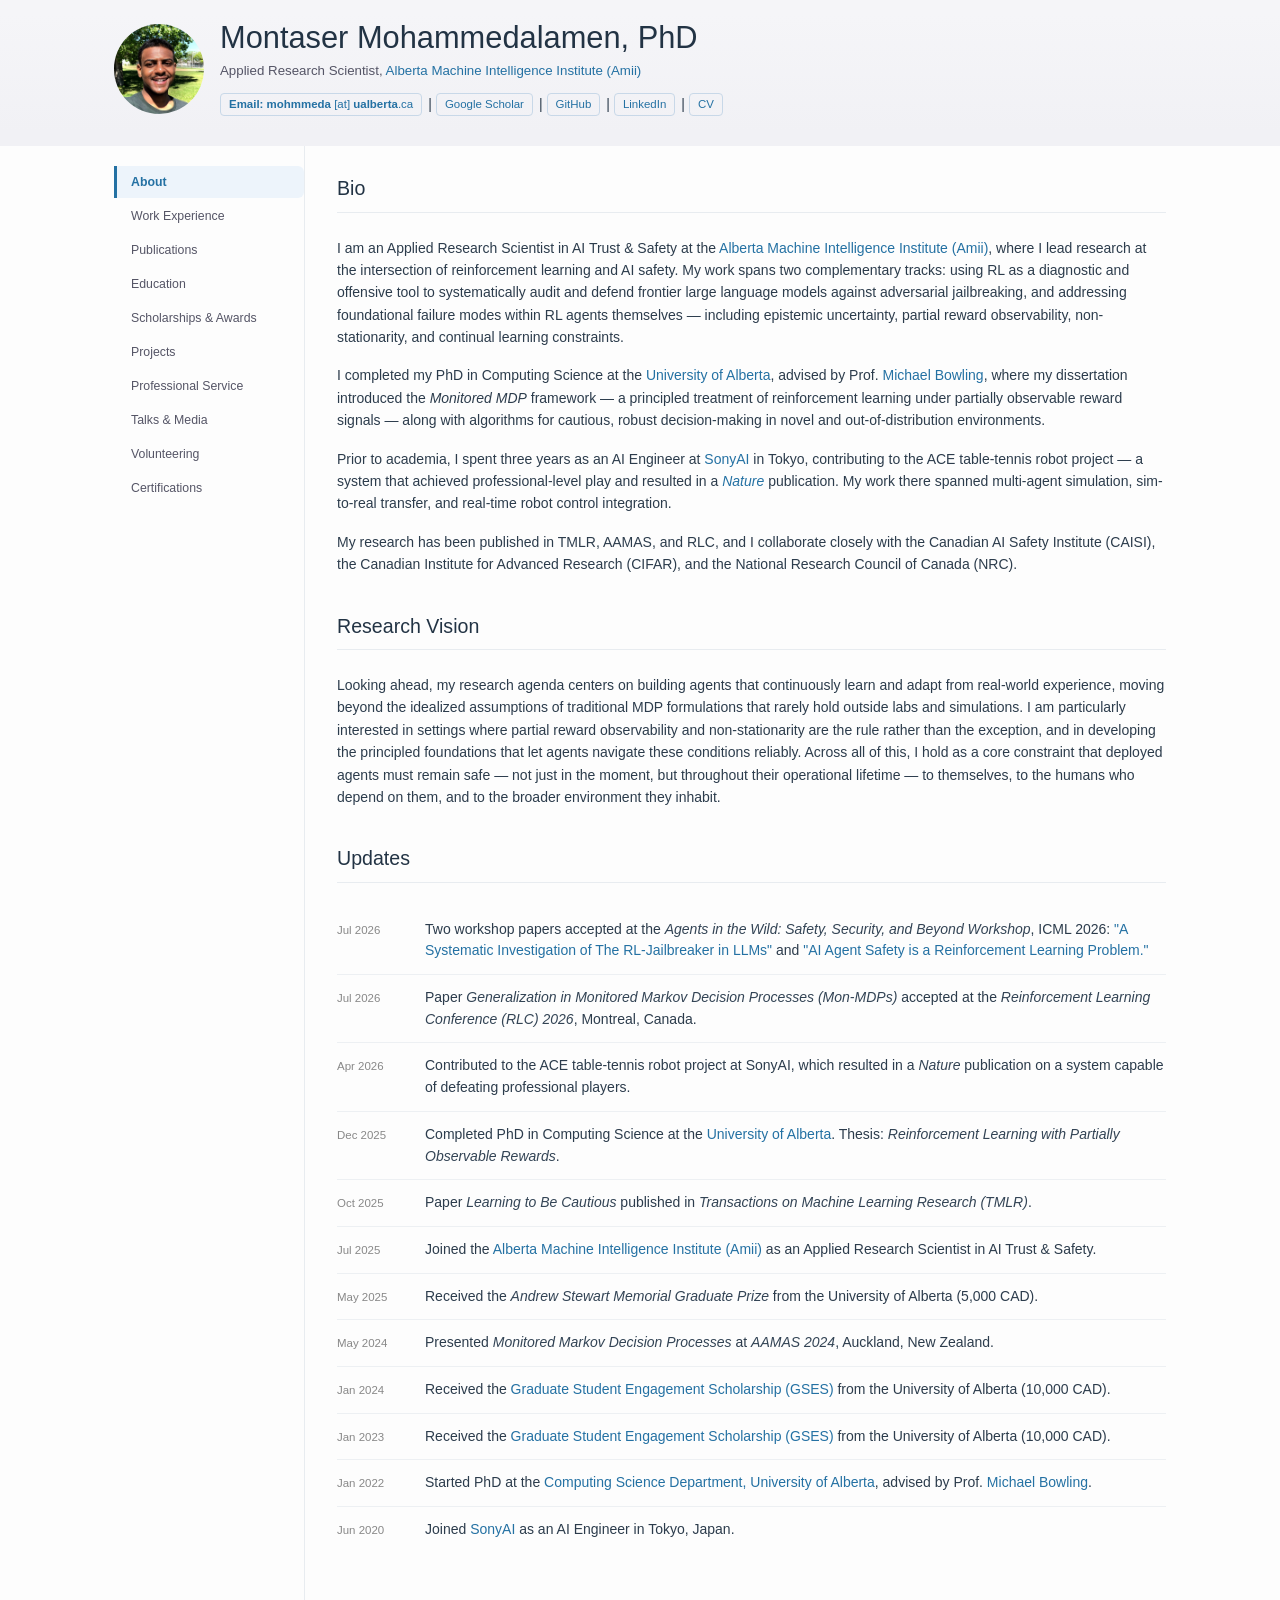
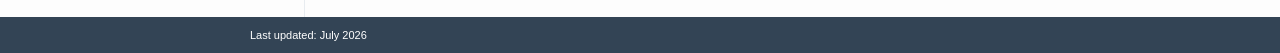
==== commit e16be014: "Fix sidebar" ====
--- a/index.html
+++ b/index.html
@@ -16,7 +16,7 @@
 
 <!-- ── Header ── -->
 <div class="header noselect">
-    <div class="content row">
+    <div class="header-inner">
         <div class="header-profile-picture"></div>
         <div class="header-text">
             <div class="header-name">
@@ -36,9 +36,14 @@
     </div>
 </div>
 
-<!-- ── Tab bar ── -->
-<div class="tabs-bar">
-    <div class="tabs-inner">
+<!-- ── Mobile menu toggle ── -->
+<button class="mobile-menu-btn" id="menuToggle" aria-label="Toggle navigation">☰ Menu</button>
+
+<!-- ── Body layout ── -->
+<div class="site-body">
+
+    <!-- Sidebar -->
+    <nav class="sidebar" id="sidebar">
         <button class="tab-btn active" data-tab="about">About</button>
         <button class="tab-btn" data-tab="experience">Work Experience</button>
         <button class="tab-btn" data-tab="publications">Publications</button>
@@ -46,600 +51,438 @@
         <button class="tab-btn" data-tab="awards">Scholarships &amp; Awards</button>
         <button class="tab-btn" data-tab="projects">Projects</button>
         <button class="tab-btn" data-tab="service">Professional Service</button>
-        <a class="tab-btn" href="src/talks.html">Talks &amp; Media</a>
+        <button class="tab-btn" data-tab="talks">Talks &amp; Media</button>
         <button class="tab-btn" data-tab="volunteering">Volunteering</button>
-    </div>
+        <button class="tab-btn" data-tab="certifications">Certifications</button>
+    </nav>
+
+    <!-- Main content -->
+    <main class="main-content">
+
+        <!-- ── About ── -->
+        <div id="tab-about" class="tab-panel active">
+            <h2 class="tab-heading noselect">Bio</h2>
+            <p>
+                I am an Applied Research Scientist in AI Trust &amp; Safety at the <a href="https://www.amii.ca/people/montaser-mohammedalamen">Alberta Machine Intelligence Institute (Amii)</a>,
+                where I lead research at the intersection of reinforcement learning and AI safety. My work spans two complementary tracks: using RL as a diagnostic and offensive tool to
+                systematically audit and defend frontier large language models against adversarial jailbreaking, and addressing foundational failure modes within RL agents themselves —
+                including epistemic uncertainty, partial reward observability, non-stationarity, and continual learning constraints.
+            </p>
+            <p>
+                I completed my PhD in Computing Science at the <a href="https://www.ualberta.ca/computing-science/index.html">University of Alberta</a>, advised by
+                Prof. <a href="https://webdocs.cs.ualberta.ca/~bowling/">Michael Bowling</a>, where my dissertation introduced the <em>Monitored MDP</em> framework — a principled treatment
+                of reinforcement learning under partially observable reward signals — along with algorithms for cautious, robust decision-making in novel and out-of-distribution environments.
+            </p>
+            <p>
+                Prior to academia, I spent three years as an AI Engineer at <a href="https://ai.sony/">SonyAI</a> in Tokyo, contributing to the ACE table-tennis robot project — a system
+                that achieved professional-level play and resulted in a <a href="https://www.nature.com/articles/s41586-026-10338-5"><em>Nature</em></a> publication. My work there spanned multi-agent
+                simulation, sim-to-real transfer, and real-time robot control integration.
+            </p>
+            <p>
+                My research has been published in TMLR, AAMAS, and RLC, and I collaborate closely with the Canadian AI Safety Institute (CAISI), the Canadian Institute for Advanced Research (CIFAR), and the National Research Council of Canada (NRC).
+            </p>
+            <h2 class="tab-heading noselect" style="margin-top: 36px;">Research Vision</h2>
+            <p>
+                Looking ahead, my research agenda centers on building agents that continuously learn and adapt from real-world experience, moving beyond the idealized assumptions of traditional MDP formulations that rarely hold outside labs and simulations.
+                I am particularly interested in settings where partial reward observability and non-stationarity are the rule rather than the exception, and in developing the principled foundations that let agents navigate these conditions reliably.
+                Across all of this, I hold as a core constraint that deployed agents must remain safe — not just in the moment, but throughout their operational lifetime — to themselves, to the humans who depend on them, and to the broader environment they inhabit.
+            </p>
+            <h2 class="tab-heading noselect" style="margin-top: 36px;">Updates</h2>
+            <ul class="updates-list">
+                <li class="update-item"><span class="update-date">Jul 2026</span><span class="update-text">Two workshop papers accepted at the <em>Agents in the Wild: Safety, Security, and Beyond Workshop</em>, ICML 2026: <a href="https://arxiv.org/abs/2605.07032">"A Systematic Investigation of The RL-Jailbreaker in LLMs"</a> and <a href="https://openreview.net/challenge?redirect=%2Fforum%3Fid%3Dwvga9chmb6">"AI Agent Safety is a Reinforcement Learning Problem."</a></span></li>
+                <li class="update-item"><span class="update-date">Jul 2026</span><span class="update-text">Paper <a href="https://arxiv.org/abs/2505.08988"><em>Generalization in Monitored Markov Decision Processes (Mon-MDPs)</em></a> accepted at the <em>Reinforcement Learning Conference (RLC) 2026</em>, Montreal, Canada.</span></li>
+                <li class="update-item"><span class="update-date">Apr 2026</span><span class="update-text">Contributed to the ACE table-tennis robot project at SonyAI, which resulted in a <a href="https://www.nature.com/articles/s41586-026-10338-5"><em>Nature</em></a> publication on a system capable of defeating professional players.</span></li>
+                <li class="update-item"><span class="update-date">Dec 2025</span><span class="update-text">Completed PhD in Computing Science at the <a href="https://www.ualberta.ca/computing-science/index.html">University of Alberta</a>. Thesis: <a href="https://ualberta.scholaris.ca/items/5c60dc71-7149-4a39-a40f-7d96e44f2379"><em>Reinforcement Learning with Partially Observable Rewards</em></a>.</span></li>
+                <li class="update-item"><span class="update-date">Oct 2025</span><span class="update-text">Paper <a href="https://openreview.net/forum?id=NXvGOaYExG"><em>Learning to Be Cautious</em></a> published in <em>Transactions on Machine Learning Research (TMLR)</em>.</span></li>
+                <li class="update-item"><span class="update-date">Jul 2025</span><span class="update-text">Joined the <a href="https://www.amii.ca/people/montaser-mohammedalamen">Alberta Machine Intelligence Institute (Amii)</a> as an Applied Research Scientist in AI Trust &amp; Safety.</span></li>
+                <li class="update-item"><span class="update-date">May 2025</span><span class="update-text">Received the <em>Andrew Stewart Memorial Graduate Prize</em> from the University of Alberta (5,000 CAD).</span></li>
+                <li class="update-item"><span class="update-date">May 2024</span><span class="update-text">Presented <a href="https://dl.acm.org/doi/abs/10.5555/3635637.3663015"><em>Monitored Markov Decision Processes</em></a> at <em>AAMAS 2024</em>, Auckland, New Zealand.</span></li>
+                <li class="update-item"><span class="update-date">Jan 2024</span><span class="update-text">Received the <a href="https://www.ualberta.ca/en/graduate-studies/fees-funding/scholarships-awards/engagement-scholarship.html">Graduate Student Engagement Scholarship (GSES)</a> from the University of Alberta (10,000 CAD).</span></li>
+                <li class="update-item"><span class="update-date">Jan 2023</span><span class="update-text">Received the <a href="https://www.ualberta.ca/en/graduate-studies/fees-funding/scholarships-awards/engagement-scholarship.html">Graduate Student Engagement Scholarship (GSES)</a> from the University of Alberta (10,000 CAD).</span></li>
+                <li class="update-item"><span class="update-date">Jan 2022</span><span class="update-text">Started PhD at the <a href="https://www.ualberta.ca/computing-science/index.html">Computing Science Department, University of Alberta</a>, advised by Prof. <a href="https://webdocs.cs.ualberta.ca/~bowling/">Michael Bowling</a>.</span></li>
+                <li class="update-item"><span class="update-date">Jun 2020</span><span class="update-text">Joined <a href="https://ai.sony/">SonyAI</a> as an AI Engineer in Tokyo, Japan.</span></li>
+            </ul>
+        </div>
+
+        <!-- ── Work Experience ── -->
+        <div id="tab-experience" class="tab-panel">
+            <h2 class="tab-heading noselect">Work Experience</h2>
+            <div class="publication row clearfix">
+                <div class="row-media-small" style="background-image: url(fig/amii.jpeg);"></div>
+                <div class="row-text">
+                    <span class="bold">Applied Research Scientist, AI Trust &amp; Safety — <a href="https://www.amii.ca/people/montaser-mohammedalamen">Alberta Machine Intelligence Institute (Amii)</a></span><br/>
+                    Edmonton, Canada &nbsp;·&nbsp; July 2025 – Present<br/>
+                    <ul class="exp-list">
+                        <li><span class="bold">Research Strategy:</span> Establishing Amii's safety research dual-track strategy using RL for risk assignment in generative models, and mitigating structural RL safety (uncertainty, non-stationarity, partial reward observability).</li>
+                        <li><span class="bold">Technical Collaboration:</span> Partnering with Cohere and national institutes — Canadian AI Safety Institute (CAISI), CIFAR Medical AI Working Group, Mila, the Vector Institute, and the National Research Council (NRC).</li>
+                        <li><span class="bold">Academic Outreach:</span> Directed a 10-session technical AI safety track for Amii's annual Upper Bound conference, serving an audience of over 11,000 attendees.</li>
+                        <li><span class="bold">Team Building:</span> Hired a Research Scientist and an ML Engineer while overhauling the technical interviews framework now adopted by Amii.</li>
+                    </ul>
+                </div>
+            </div>
+            <div class="publication row clearfix">
+                <div class="row-media-small" style="background-image: url(fig/sonyai.png);"></div>
+                <div class="row-text">
+                    <span class="bold">AI Engineer — <a href="https://ai.sony/">SonyAI</a></span><br/>
+                    Tokyo, Japan &nbsp;·&nbsp; June 2020 – Oct 2020 &amp; Jan 2021 – Oct 2022<br/>
+                    <ul class="exp-list">
+                        <li><span class="bold">Robotics Research:</span> Contributed to the ACE table-tennis robot team capable of defeating professional players, resulting in a <a href="https://www.nature.com/articles/s41586-026-10338-5">Nature</a> publication.</li>
+                        <li><span class="bold">RL Policy:</span> Trained RL policies for targeted, high-precision ball returns and led the technical sub-team for robot serving.</li>
+                        <li><span class="bold">Sim-to-Real &amp; System Integration:</span> Built multi-agent simulation environments using self-play and goal-conditioned RL, successfully transferring trained policies onto real-time robot control loops.</li>
+                    </ul>
+                </div>
+            </div>
+            <div class="publication row clearfix">
+                <div class="row-media-small" style="background-image: url(fig/uofa.png);"></div>
+                <div class="row-text">
+                    <span class="bold">Research Associate — <a href="https://www.ualberta.ca/computing-science/index.html">University of Alberta</a></span><br/>
+                    Edmonton, Canada &nbsp;·&nbsp; February 2020 – December 2020<br/>
+                    <ul class="exp-list">
+                        <li>Formulated a novel robust optimization framework enabling autonomous agents to learn cautious behaviors in novel, out-of-distribution states, supervised by Prof. <a href="https://webdocs.cs.ualberta.ca/~bowling/">Michael Bowling</a>.</li>
+                    </ul>
+                </div>
+            </div>
+            <div class="publication row clearfix">
+                <div class="row-media-small" style="background-image: url(fig/sony.png);"></div>
+                <div class="row-text">
+                    <span class="bold">Machine Learning Intern — <a href="https://ai.sony/">SonyAI</a></span><br/>
+                    Tokyo, Japan &nbsp;·&nbsp; July 2019 – January 2020<br/>
+                    <ul class="exp-list">
+                        <li>Designed an RL environment and trained policies using imitation learning to acquire complex cooking skills from chef demonstrations, successfully deploying the models on physical robots.</li>
+                    </ul>
+                </div>
+            </div>
+        </div>
+
+        <!-- ── Publications ── -->
+        <div id="tab-publications" class="tab-panel">
+            <h2 class="tab-heading noselect">Publications</h2>
+            <h3 class="pub-section-heading">Peer-Reviewed Journal Articles</h3>
+            <ol class="pub-list">
+                <li>
+                    <span class="bold">Montaser Mohammedalamen</span>, Dustin Morrill, Alexander Sieusahai, Yash Satsangi, and Michael Bowling,
+                    <a class="bold" href="https://openreview.net/forum?id=NXvGOaYExG">"Learning to Be Cautious,"</a>
+                    <span class="italic">Transactions on Machine Learning Research (TMLR)</span>, 2025.
+                    <br/><a class="btn btn-red" href="https://openreview.net/forum?id=NXvGOaYExG">paper</a> | <a class="btn" href="https://github.com/montaserFath/Learning-to-be-Cautious">code</a> | <a class="btn btn-dark" href="content/LBC.bib">bibtex</a> | <a class="btn btn-dark" href="https://youtu.be/t-pxmpCYHtA?si=qGmhcsEXPmPQQ07m">talk</a>
+                </li>
+            </ol>
+            <h3 class="pub-section-heading">Refereed Conference Publications</h3>
+            <ol class="pub-list">
+                <li>
+                    <span class="bold">Montaser Mohammedalamen</span> and Michael Bowling,
+                    <a class="bold" href="https://arxiv.org/abs/2505.08988">"Generalization in Monitored Markov Decision Processes (Mon-MDPs),"</a>
+                    <span class="italic">Reinforcement Learning Conference (RLC)</span>, Montreal, Canada, 2026.
+                    <br/><a class="btn btn-red" href="https://arxiv.org/abs/2505.08988">arXiv</a> | <a class="btn" href="https://github.com/montaserFath/MonMDP">code</a> | <a class="btn btn-dark" href="content/mon_mdp.bib">bibtex</a> | <a class="btn btn-dark" href="https://www.youtube.com/watch?v=7uLf88ROziw">talk</a>
+                </li>
+                <li>
+                    Simone Parisi, <span class="bold">Montaser Mohammedalamen</span>, Alireza Kazemipour, Matthew E. Taylor, and Michael Bowling,
+                    <a class="bold" href="https://dl.acm.org/doi/abs/10.5555/3635637.3663015">"Monitored Markov Decision Processes,"</a>
+                    <span class="italic">International Conference on Autonomous Agents and Multiagent Systems (AAMAS)</span>, Auckland, New Zealand, 2024.
+                    <br/><a class="btn btn-red" href="https://dl.acm.org/doi/abs/10.5555/3635637.3663015">paper</a> | <a class="btn" href="https://github.com/montaserFath/MonMDP">code</a> | <a class="btn btn-dark" href="content/mon_mdp.bib">bibtex</a> | <a class="btn btn-dark" href="https://youtu.be/3gM3b1uum9Y?si=Afbvr0NNyyIb1x1N">talk</a>
+                </li>
+            </ol>
+            <h3 class="pub-section-heading">Workshop Papers &amp; Preprints</h3>
+            <ol class="pub-list">
+                <li>
+                    <span class="bold">Montaser Mohammedalamen</span>, K. Roice, R. McLean, A. Lefaivre Škopac,
+                    <a class="bold" href="https://arxiv.org/abs/2605.07032">"A Systematic Investigation of The RL-Jailbreaker in LLMs,"</a>
+                    <span class="italic">Agents in the Wild: Safety, Security, and Beyond Workshop, ICML</span>, 2026.
+                    <br/><a class="btn btn-red" href="https://arxiv.org/abs/2605.07032">arXiv</a>
+                </li>
+                <li>
+                    R. McLean, T. E. Lee, <span class="bold">Montaser Mohammedalamen</span>, K. Roice, G. Berseth, P. M. Pilarski, M. C. Machado, A. Lefaivre Škopac, B. Rosman,
+                    <a class="bold" href="https://openreview.net/challenge?redirect=%2Fforum%3Fid%3Dwvga9chmb6">"AI Agent Safety is a Reinforcement Learning Problem,"</a>
+                    <span class="italic">Agents in the Wild: Safety, Security, and Beyond Workshop, ICML</span>, 2026.
+                    <br/><a class="btn btn-red" href="https://openreview.net/challenge?redirect=%2Fforum%3Fid%3Dwvga9chmb6">paper</a>
+                </li>
+                <li>
+                    <span class="bold">Montaser Mohammedalamen</span>, Michael Bowling, and Matthew E. Taylor,
+                    <span class="bold">"Learning To Be Cautious for Industrial Chemical Control,"</span>
+                    <span class="italic">Under review</span>.
+                </li>
+                <li>
+                    D. Khamies, <span class="bold">Montaser Mohammedalamen</span>, and B. Rosman,
+                    <a class="bold" href="https://arxiv.org/abs/1901.04772">"Transfer Learning for Prosthetics Using Imitation Learning,"</a>
+                    <span class="italic">Black in AI Workshop, NeurIPS</span>, 2018.
+                    <br/><a class="btn btn-red" href="https://arxiv.org/abs/1901.04772">arXiv</a> | <a class="btn" href="https://github.com/montaserFath/Reinforcement-Learning-for-Prosthetics">code</a> | <a class="btn btn-dark" href="content/transfer.bib">bibtex</a>
+                </li>
+            </ol>
+            <h3 class="pub-section-heading">Theses</h3>
+            <ol class="pub-list">
+                <li>
+                    <span class="bold">Montaser Mohammedalamen</span>,
+                    <a class="bold" href="https://ualberta.scholaris.ca/items/5c60dc71-7149-4a39-a40f-7d96e44f2379">"Reinforcement Learning with Partially Observable Rewards,"</a>
+                    PhD Thesis, University of Alberta, 2026.
+                    <br/><a class="btn btn-red" href="https://ualberta.scholaris.ca/items/5c60dc71-7149-4a39-a40f-7d96e44f2379">thesis</a>
+                </li>
+                <li>
+                    <span class="bold">Montaser Mohammedalamen</span>,
+                    <span class="bold">"Learning Actions Representation In Reinforcement Learning for Safe Exploration,"</span>
+                    Master's Thesis, 2019.
+                </li>
+            </ol>
+        </div>
+
+        <!-- ── Education ── -->
+        <div id="tab-education" class="tab-panel">
+            <h2 class="tab-heading noselect">Education</h2>
+            <div class="publication row clearfix">
+                <div class="row-media-small" style="background-image: url(fig/uofa.png);"></div>
+                <div class="row-text">
+                    <span class="bold">PhD in Computing Science — <a href="https://www.ualberta.ca/computing-science/index.html">University of Alberta</a></span><br/>
+                    Edmonton, Canada &nbsp;·&nbsp; Sep 2022 – Dec 2025<br/>
+                    <ul class="exp-list">
+                        <li><span class="bold">Thesis:</span> <a href="https://ualberta.scholaris.ca/items/5c60dc71-7149-4a39-a40f-7d96e44f2379">"Reinforcement Learning with Partially Observable Rewards"</a></li>
+                        <li><span class="bold">Advisor:</span> <a href="https://webdocs.cs.ualberta.ca/~bowling/">Prof. Michael Bowling</a></li>
+                    </ul>
+                </div>
+            </div>
+            <div class="publication row clearfix">
+                <div class="row-media-small" style="background-image: url(fig/AIMS.png);"></div>
+                <div class="row-text">
+                    <span class="bold">M.Sc. in Machine Intelligence — <a href="https://aims.ac.rw/">African Institute for Mathematical Sciences</a></span><br/>
+                    Rwanda &nbsp;·&nbsp; Sep 2018 – Sep 2019<br/>
+                    <ul class="exp-list">
+                        <li><span class="bold">Performance:</span> Overall score 75%</li>
+                        <li><span class="bold">Advisor:</span> <a href="https://www.benjaminrosman.com/">Prof. Benjamin Rosman</a></li>
+                    </ul>
+                </div>
+            </div>
+            <div class="publication row clearfix">
+                <div class="row-media-small" style="background-image: url(fig/uofk.png);"></div>
+                <div class="row-text">
+                    <span class="bold">B.Sc. (Honors) in Electronics &amp; Computer Engineering — <a href="https://www.uofk.edu/index.php/en/">University of Khartoum</a></span><br/>
+                    Sudan &nbsp;·&nbsp; Aug 2013 – Sep 2018<br/>
+                    <ul class="exp-list">
+                        <li><span class="bold">Performance:</span> First Class Honors (Ranked 3rd in the Electronics department, CGPA 7.5/10)</li>
+                    </ul>
+                </div>
+            </div>
+        </div>
+
+        <!-- ── Scholarships & Awards ── -->
+        <div id="tab-awards" class="tab-panel">
+            <h2 class="tab-heading noselect">Scholarships &amp; Awards</h2>
+            <div class="publication row clearfix">
+                <div class="row-media-small" style="background-image: url(fig/uofa.png);"></div>
+                <div class="row-text"><span class="bold">Andrew Stewart Memorial Graduate Prize</span><br/><a href="https://www.ualberta.ca/">University of Alberta</a><br/>5,000 CAD &nbsp;·&nbsp; May 2025</div>
+            </div>
+            <div class="publication row clearfix">
+                <div class="row-media-small" style="background-image: url(fig/uofa.png);"></div>
+                <div class="row-text"><span class="bold"><a href="https://www.ualberta.ca/en/graduate-studies/fees-funding/scholarships-awards/engagement-scholarship.html">Graduate Student Engagement Scholarship (GSES)</a></span><br/><a href="https://www.ualberta.ca/en/graduate-studies/fees-funding/scholarships-awards/engagement-scholarship.html">University of Alberta</a><br/>10,000 CAD &nbsp;·&nbsp; Jan 2024</div>
+            </div>
+            <div class="publication row clearfix">
+                <div class="row-media-small" style="background-image: url(fig/uofa.png);"></div>
+                <div class="row-text"><span class="bold"><a href="https://www.ualberta.ca/en/graduate-studies/fees-funding/scholarships-awards/engagement-scholarship.html">Graduate Student Engagement Scholarship (GSES)</a></span><br/><a href="https://www.ualberta.ca/en/graduate-studies/fees-funding/scholarships-awards/engagement-scholarship.html">University of Alberta</a><br/>10,000 CAD &nbsp;·&nbsp; Jan 2023</div>
+            </div>
+            <div class="publication row clearfix">
+                <div class="row-media-small" style="background-image: url(fig/AIMS.png);"></div>
+                <div class="row-text"><span class="bold">AMMI Master Scholarship</span><br/>African Master in Machine Intelligence (<a href="https://aims-ammi.org/">AMMI</a>), <a href="https://aims.ac.rw/">AIMS</a>, Rwanda<br/>15,000 USD &nbsp;·&nbsp; Sep 2019 &nbsp;·&nbsp; Top 4% acceptance continent-wide</div>
+            </div>
+            <div class="publication row clearfix">
+                <div class="row-media-small" style="background-image: url(fig/uofk.png);"></div>
+                <div class="row-text"><span class="bold">Best Graduation Project — "RL for Prosthetics"</span><br/><a href="https://www.uofk.edu/index.php/en/">University of Khartoum</a>, Sudan<br/>Oct 2018</div>
+            </div>
+            <div class="publication row clearfix">
+                <div class="row-media-small" style="background-image: url(fig/uofk.png);"></div>
+                <div class="row-text"><span class="bold">Undergraduate Research Prize</span><br/><a href="https://www.uofk.edu/index.php/en/">University of Khartoum</a><br/>2,000 USD &nbsp;·&nbsp; Dec 2017</div>
+            </div>
+            <div class="publication row clearfix">
+                <iframe frameborder="0" src="https://www.youtube.com/embed/ZpqypVq8Qgo" style="float: left; width: 80px; height: 150px;"></iframe>
+                <div class="row-text"><span class="bold">Audience Prize — "Wheelchair Robot controlled by Brain Signal"</span><br/><a href="https://apply.falling-walls.com/press-releases/falling-walls-lab-winners-2017/">Falling Walls Lab Finals</a>, Berlin, Germany<br/>Nov 2017</div>
+            </div>
+            <div class="publication row clearfix">
+                <div class="row-media-small" style="background-image: url(fig/ericsson.png);"></div>
+                <div class="row-text"><span class="bold">ICT Professional Foundation Scholarship</span><br/><a href="https://www.ericsson.com/en/about-us/corporate-governance/our-organization/mmea-lt-members-bios">Ericsson Middle East University Program</a><br/>Nov 2016</div>
+            </div>
+            <div class="publication row clearfix">
+                <div class="row-media-small" style="background-image: url(fig/eeese.jpeg);"></div>
+                <div class="row-text"><span class="bold">IEEE Extreme 10.0 Programming Competition</span><br/>IEEE Sudan Section<br/>Oct 2016 &nbsp;·&nbsp; Ranked 5th in Sudan, 988th of 2,500 teams globally</div>
+            </div>
+            <div class="publication row clearfix">
+                <div class="row-media-small" style="background-image: url(fig/eeese.jpeg);"></div>
+                <div class="row-text"><span class="bold">Best Project Award</span><br/><a href="https://www.linkedin.com/company/eeese/">Electrical &amp; Electronics Engineering Students Exhibition (EEESE)</a><br/>2015–2016 &nbsp;·&nbsp; Awarded consecutively for two years</div>
+            </div>
+        </div>
+
+        <!-- ── Projects ── -->
+        <div id="tab-projects" class="tab-panel">
+            <h2 class="tab-heading noselect">Projects</h2>
+            <h3 class="pub-section-heading">Ongoing</h3>
+            <div class="publication row clearfix">
+                <div class="row-text" style="max-width:100%; margin-left:0;">
+                    <span class="bold">RL for LLMs Risk Assessment</span> &nbsp;<span class="proj-tag">Generative Models Safety</span><br/>
+                    <ul class="exp-list"><li>Tech Lead, developing a three-stage optimization framework that reframes generative model jailbreaking as a sequential decision problem. The system structurally decomposes environmental and algorithmic components to isolate the core drivers of adversarial success, scales exploitation pipelines across multi-modal action spaces (text, vision, and audio), and embeds these insights into a unified two-player zero-sum game.</li></ul>
+                </div>
+            </div>
+            <div class="publication row clearfix">
+                <div class="row-text" style="max-width:100%; margin-left:0;">
+                    <span class="bold">Learning to Be Cautious for Industrial Chemical Control</span> &nbsp;<span class="proj-tag">Critical Applications Safety</span><br/>
+                    <ul class="exp-list"><li>Generalized the "learning to be cautious" framework to continuous action spaces, extending its mathematical applicability to high-dimensional, safety-critical settings. Validated on complex chemical process control benchmarks, bridging the gap between theoretical safe RL and real-world industrial deployments.</li></ul>
+                </div>
+            </div>
+            <div class="publication row clearfix">
+                <div class="row-text" style="max-width:100%; margin-left:0;">
+                    <span class="bold">Plasticity Loss in Monitored MDPs</span> &nbsp;<span class="proj-tag">Continual RL</span><br/>
+                    <ul class="exp-list"><li>Investigating structural mechanisms of plasticity loss within Mon-MDPs to preserve agent adaptability during continual learning. Analyzing how the dual-learning architecture compounds long-term performance degradation, and formulating a systematic framework to evaluate intrinsic vulnerabilities while adapting regularization and reset mitigation strategies.</li></ul>
+                </div>
+            </div>
+            <h3 class="pub-section-heading">Previous</h3>
+            <div class="publication row clearfix">
+                <div class="row-media" style="background-image: url(fig/mon_mdp.png);"></div>
+                <div class="row-text">
+                    <span class="bold">Monitored Markov Decision Processes</span> &nbsp;<span class="proj-tag">Theoretical &amp; Practical Evaluation</span><br/>
+                    Addressed settings where reward structures are unobservable to the agent, analyzing consequences across varied testing scenarios.<br/>
+                    <a class="btn btn-red" href="https://arxiv.org/abs/2505.08988">arXiv</a> | <a class="btn" href="https://github.com/montaserFath/MonMDP">code</a>
+                </div>
+            </div>
+            <div class="publication row clearfix">
+                <div class="row-media" style="background-image: url(fig/LBC.png);"></div>
+                <div class="row-text">
+                    <span class="bold">Learning to Be Cautious</span> &nbsp;<span class="proj-tag">Robust Optimization</span><br/>
+                    Minimax regret framework making agents learn conservative behavior in out-of-distribution states. Published in TMLR 2025.<br/>
+                    <a class="btn" href="https://github.com/montaserFath/Learning-to-be-Cautious">code</a>
+                </div>
+            </div>
+            <div class="publication row clearfix">
+                <div class="row-media" style="background-image: url(fig/bco.gif);"></div>
+                <div class="row-text">
+                    <span class="bold">Behavior Cloning (BC) and <a href="https://arxiv.org/abs/1805.01954">BCO</a> in PyTorch</span><br/>
+                    Imitation learning algorithm implementations.<br/>
+                    <a class="btn" href="https://github.com/montaserFath/BCO">code</a>
+                </div>
+            </div>
+            <div class="publication row clearfix">
+                <div class="row-media" style="background-image: url(fig/brain_control.gif);"></div>
+                <div class="row-text">
+                    <span class="bold">Wheelchair Robot Controlled by Brain Signal</span><br/>
+                    A wheelchair robot that helps disabled people move using EEG signals from the brain.<br/>
+                    <a class="btn" href="https://github.com/montaserFath/Wheelchair-controlled-by-Brain-Signal">code</a>
+                </div>
+            </div>
+            <div class="publication row clearfix">
+                <div class="row-media" style="background-image: url(fig/rl_leg.jpeg);"></div>
+                <div class="row-text">
+                    <span class="bold">NeurIPS 2018 Challenge: RL for Prosthetics</span><br/>
+                    RL Prosthetics controller that learns to walk like humans, accelerated with Imitation Learning.<br/>
+                    <a class="btn" href="https://github.com/montaserFath/Reinforcement-Learning-for-Prosthetics">code</a>
+                </div>
+            </div>
+        </div>
+
+        <!-- ── Professional Service ── -->
+        <div id="tab-service" class="tab-panel">
+            <h2 class="tab-heading noselect">Professional Service</h2>
+            <h3 class="pub-section-heading">Reviewing</h3>
+            <div class="publication row clearfix"><div class="row-text" style="max-width:100%; margin-left:0;"><span class="bold">Transactions on Machine Learning Research (TMLR)</span> &nbsp;<span class="proj-tag">Journal Reviewer</span><br/>2024 – Present</div></div>
+            <div class="publication row clearfix"><div class="row-text" style="max-width:100%; margin-left:0;"><span class="bold">International Conference on Machine Learning (ICML)</span> &nbsp;<span class="proj-tag">Gold Reviewer</span><br/>2026</div></div>
+            <div class="publication row clearfix"><div class="row-text" style="max-width:100%; margin-left:0;"><span class="bold">Neural Information Processing Systems (NeurIPS)</span> &nbsp;<span class="proj-tag">Conference Reviewer</span><br/>2025 &amp; 2026</div></div>
+            <div class="publication row clearfix"><div class="row-text" style="max-width:100%; margin-left:0;"><span class="bold">Reinforcement Learning Conference (RLC)</span> &nbsp;<span class="proj-tag">Technical Reviewer</span><br/>2025 &amp; 2026</div></div>
+            <h3 class="pub-section-heading">Organization &amp; Committee</h3>
+            <div class="publication row clearfix"><div class="row-text" style="max-width:100%; margin-left:0;"><span class="bold">Adaptive and Learning Agents (ALA) Workshop at AAMAS</span> &nbsp;<span class="proj-tag">Workshop Co-organizer &amp; Area Chair</span><br/>2025 &amp; 2026</div></div>
+            <div class="publication row clearfix"><div class="row-text" style="max-width:100%; margin-left:0;"><span class="bold">Amii Fellows Trust &amp; Safety Research Proposals</span> &nbsp;<span class="proj-tag">Committee Member</span><br/>2026</div></div>
+            <div class="publication row clearfix"><div class="row-text" style="max-width:100%; margin-left:0;"><span class="bold">Cisco–University of Alberta Consortium for Agentic Research (CUACAR)</span> &nbsp;<span class="proj-tag">Research Proposal Reviewer</span><br/>2026</div></div>
+        </div>
+
+        <!-- ── Talks & Media ── -->
+        <div id="tab-talks" class="tab-panel">
+            <h2 class="tab-heading noselect">Talks &amp; Media</h2>
+            <h3 class="pub-section-heading">Talks</h3>
+            <div class="publication row clearfix">
+                <a href="https://www.youtube.com/watch?v=7uLf88ROziw" target="_blank" rel="noopener">
+                    <img class="row-media talk-thumb" src="https://img.youtube.com/vi/7uLf88ROziw/hqdefault.jpg" alt="Generalization in Mon-MDPs talk">
+                </a>
+                <div class="row-text">
+                    <span class="bold"><a href="https://www.youtube.com/watch?v=7uLf88ROziw" target="_blank">"Generalization in Monitored Markov Decision Processes (Mon-MDPs)"</a></span><br/>
+                    <span class="italic">Conference Talk — Reinforcement Learning Conference (RLC)</span><br/>
+                    Montreal, Canada &nbsp;·&nbsp; 2026<br/>
+                    <a class="btn btn-red" href="https://www.youtube.com/watch?v=7uLf88ROziw" target="_blank">watch</a>
+                    <a class="btn" href="https://arxiv.org/abs/2505.08988" target="_blank">paper</a>
+                    <a class="btn" href="https://github.com/montaserFath/MonMDP" target="_blank">code</a>
+                </div>
+            </div>
+            <div class="publication row clearfix">
+                <a href="https://youtu.be/t-pxmpCYHtA?si=qGmhcsEXPmPQQ07m" target="_blank" rel="noopener">
+                    <img class="row-media talk-thumb" src="https://img.youtube.com/vi/t-pxmpCYHtA/hqdefault.jpg" alt="Learning to Be Cautious talk">
+                </a>
+                <div class="row-text">
+                    <span class="bold"><a href="https://youtu.be/t-pxmpCYHtA?si=qGmhcsEXPmPQQ07m" target="_blank">"Learning to Be Cautious"</a></span><br/>
+                    <span class="italic">Paper Talk — Transactions on Machine Learning Research (TMLR)</span><br/>
+                    2025<br/>
+                    <a class="btn btn-red" href="https://youtu.be/t-pxmpCYHtA?si=qGmhcsEXPmPQQ07m" target="_blank">watch</a>
+                    <a class="btn" href="https://openreview.net/forum?id=NXvGOaYExG" target="_blank">paper</a>
+                </div>
+            </div>
+            <div class="publication row clearfix">
+                <a href="https://youtu.be/3gM3b1uum9Y?si=Afbvr0NNyyIb1x1N" target="_blank" rel="noopener">
+                    <img class="row-media talk-thumb" src="https://img.youtube.com/vi/3gM3b1uum9Y/hqdefault.jpg" alt="Monitored MDPs talk">
+                </a>
+                <div class="row-text">
+                    <span class="bold"><a href="https://youtu.be/3gM3b1uum9Y?si=Afbvr0NNyyIb1x1N" target="_blank">"Monitored Markov Decision Processes"</a></span><br/>
+                    <span class="italic">Conference Talk — AAMAS 2024</span><br/>
+                    Auckland, New Zealand &nbsp;·&nbsp; May 2024<br/>
+                    <a class="btn btn-red" href="https://youtu.be/3gM3b1uum9Y?si=Afbvr0NNyyIb1x1N" target="_blank">watch</a>
+                    <a class="btn" href="https://dl.acm.org/doi/abs/10.5555/3635637.3663015" target="_blank">paper</a>
+                </div>
+            </div>
+            <div class="publication row clearfix">
+                <a href="https://www.youtube.com/watch?v=ZpqypVq8Qgo" target="_blank" rel="noopener">
+                    <img class="row-media talk-thumb" src="https://img.youtube.com/vi/ZpqypVq8Qgo/hqdefault.jpg" alt="Falling Walls Lab talk">
+                </a>
+                <div class="row-text">
+                    <span class="bold"><a href="https://www.youtube.com/watch?v=ZpqypVq8Qgo" target="_blank">"Breaking the Wall of Inaccessibility: Wheelchair Robot Controlled by Brain Signal"</a></span><br/>
+                    <span class="italic"><a href="https://apply.falling-walls.com/press-releases/falling-walls-lab-winners-2017/">Falling Walls Lab Finals</a></span><br/>
+                    Berlin, Germany &nbsp;·&nbsp; Nov 2017 &nbsp;·&nbsp; <span class="bold">Audience Prize Winner</span><br/>
+                    <a class="btn btn-red" href="https://www.youtube.com/watch?v=ZpqypVq8Qgo" target="_blank">watch</a>
+                </div>
+            </div>
+        </div>
+
+        <!-- ── Volunteering ── -->
+        <div id="tab-volunteering" class="tab-panel">
+            <h2 class="tab-heading noselect">Volunteering</h2>
+            <div class="publication row clearfix"><div class="row-text" style="max-width:100%; margin-left:0;"><span class="bold">Sudanese Machine Learning Community (SMLC)</span> &nbsp;<span class="proj-tag">Co-founder &amp; Core Representative</span><br/>Dec 2019 – Present<br/><ul class="exp-list"><li>Co-founded an initiative building AI capacity locally, connecting resources to regional engineering candidates.</li></ul></div></div>
+            <div class="publication row clearfix"><div class="row-text" style="max-width:100%; margin-left:0;"><span class="bold">SMLC Mentorship Program</span> &nbsp;<span class="proj-tag">Academic Research Mentor</span><br/>Dec 2019 – Present<br/><ul class="exp-list"><li>Mentoring undergraduate students at the University of Khartoum on custom baseline RL graduation projects.</li></ul></div></div>
+            <div class="publication row clearfix"><div class="row-text" style="max-width:100%; margin-left:0;"><span class="bold">EEESE Hackathon</span> &nbsp;<span class="proj-tag">Founder &amp; Event Coordinator</span><br/>Apr 2016 – Aug 2016<br/><ul class="exp-list"><li>Established the first hackathon event in Sudan, coordinating 28 student researchers from 7 distinct universities.</li></ul></div></div>
+            <div class="publication row clearfix"><div class="row-text" style="max-width:100%; margin-left:0;"><span class="bold">Academic Committee for EEESE</span> &nbsp;<span class="proj-tag">Head of Committee</span><br/>University of Khartoum &nbsp;·&nbsp; Aug 2015 – July 2016</div></div>
+        </div>
+
+        <!-- ── Certifications ── -->
+        <div id="tab-certifications" class="tab-panel">
+            <h2 class="tab-heading noselect">Certifications</h2>
+            <h3 class="pub-section-heading">Project Management</h3>
+            <div class="publication row clearfix"><div class="row-text" style="max-width:100%; margin-left:0;"><span class="bold">Professional Scrum Product Owner (PSPO)</span> &nbsp;<span class="proj-tag">Certified</span><br/><a href="https://www.scrum.org/professional-scrum-product-owner-certifications">Scrum.org</a></div></div>
+            <div class="publication row clearfix"><div class="row-text" style="max-width:100%; margin-left:0;"><span class="bold">Project Management Professional (PMP)</span> &nbsp;<span class="proj-tag">Exam Pending</span><br/><a href="https://www.pmi.org/certifications/project-management-pmp">Project Management Institute (PMI)</a> &nbsp;·&nbsp; Course completed; exam scheduled</div></div>
+        </div>
+
+    </main>
 </div>
 
-<!-- ── Tab panels ── -->
-<div class="content tab-content" style="padding-bottom: 64px;">
-
-    <!-- About -->
-    <div id="tab-about" class="tab-panel active">
-        <h2 class="tab-heading noselect">Bio</h2>
-        <p>
-            I am an Applied Research Scientist in AI Trust &amp; Safety at the <a href="https://www.amii.ca/people/montaser-mohammedalamen">Alberta Machine Intelligence Institute (Amii)</a>,
-            where I lead research at the intersection of reinforcement learning and AI safety. My work spans two complementary tracks: using RL as a diagnostic and offensive tool to
-            systematically audit and defend frontier large language models against adversarial jailbreaking, and addressing foundational failure modes within RL agents themselves —
-            including epistemic uncertainty, partial reward observability, non-stationarity, and continual learning constraints.
-        </p>
-        <p>
-            I completed my PhD in Computing Science at the <a href="https://www.ualberta.ca/computing-science/index.html">University of Alberta</a>, advised by
-            Prof. <a href="https://webdocs.cs.ualberta.ca/~bowling/">Michael Bowling</a>, where my dissertation introduced the <em>Monitored MDP</em> framework — a principled treatment
-            of reinforcement learning under partially observable reward signals — along with algorithms for cautious, robust decision-making in novel and out-of-distribution environments.
-        </p>
-        <p>
-            Prior to academia, I spent three years as an AI Engineer at <a href="https://ai.sony/">SonyAI</a> in Tokyo, contributing to the ACE table-tennis robot project — a system
-            that achieved professional-level play and resulted in a <a href="https://www.nature.com/articles/s41586-026-10338-5"><em>Nature</em></a> publication. My work there spanned multi-agent
-            simulation, sim-to-real transfer, and real-time robot control integration.
-        </p>
-        <p>
-            My research has been published in TMLR, AAMAS, and RLC, and I collaborate closely with the Canadian AI Safety Institute (CAISI), the Canadian Institute for Advanced Research (CIFAR), and the National Research Council of Canada (NRC).
-        </p>
-        <h2 class="tab-heading noselect" style="margin-top: 36px;">Research Vision</h2>
-        <p>
-            Looking ahead, my research agenda centers on building agents that continuously learn and adapt from real-world experience, moving beyond the idealized assumptions of traditional MDP formulations that rarely hold outside labs and simulations.
-            I am particularly interested in settings where partial reward observability and non-stationarity are the rule rather than the exception, and in developing the principled foundations that let agents navigate these conditions reliably.
-            Across all of this, I hold as a core constraint that deployed agents must remain safe — not just in the moment, but throughout their operational lifetime — to themselves, to the humans who depend on them, and to the broader environment they inhabit.
-        </p>
-
-        <h2 class="tab-heading noselect" style="margin-top: 36px;">Updates</h2>
-        <ul class="updates-list">
-            <li class="update-item">
-                <span class="update-date">Jul 2026</span>
-                <span class="update-text">Two workshop papers accepted at the <em>Agents in the Wild: Safety, Security, and Beyond Workshop</em>, ICML 2026: <a href="https://arxiv.org/abs/2605.07032">"A Systematic Investigation of The RL-Jailbreaker in LLMs"</a> and <a href="https://openreview.net/challenge?redirect=%2Fforum%3Fid%3Dwvga9chmb6">"AI Agent Safety is a Reinforcement Learning Problem."</a></span>
-            </li>
-            <li class="update-item">
-                <span class="update-date">Jul 2026</span>
-                <span class="update-text">Paper <a href="https://arxiv.org/abs/2505.08988"><em>Generalization in Monitored Markov Decision Processes (Mon-MDPs)</em></a> accepted at the <em>Reinforcement Learning Conference (RLC) 2026</em>, Montreal, Canada.</span>
-            </li>
-            <li class="update-item">
-                <span class="update-date">Apr 2026</span>
-                <span class="update-text">Contributed to the ACE table-tennis robot project at SonyAI, which resulted in a <a href="https://www.nature.com/articles/s41586-026-10338-5"><em>Nature</em></a> publication on a system capable of defeating professional players.</span>
-            </li>
-            <li class="update-item">
-                <span class="update-date">Dec 2025</span>
-                <span class="update-text">Completed PhD in Computing Science at the <a href="https://www.ualberta.ca/computing-science/index.html">University of Alberta</a>. Thesis: <a href="https://ualberta.scholaris.ca/items/5c60dc71-7149-4a39-a40f-7d96e44f2379"><em>Reinforcement Learning with Partially Observable Rewards</em></a>.</span>
-            </li>
-            <li class="update-item">
-                <span class="update-date">Oct 2025</span>
-                <span class="update-text">Paper <a href="https://openreview.net/forum?id=NXvGOaYExG"><em>Learning to Be Cautious</em></a> published in <em>Transactions on Machine Learning Research (TMLR)</em>.</span>
-            </li>
-            <li class="update-item">
-                <span class="update-date">Jul 2025</span>
-                <span class="update-text">Joined the <a href="https://www.amii.ca/people/montaser-mohammedalamen">Alberta Machine Intelligence Institute (Amii)</a> as an Applied Research Scientist in AI Trust &amp; Safety.</span>
-            </li>
-            <li class="update-item">
-                <span class="update-date">May 2025</span>
-                <span class="update-text">Received the <em>Andrew Stewart Memorial Graduate Prize</em> from the University of Alberta (5,000 CAD).</span>
-            </li>
-            <li class="update-item">
-                <span class="update-date">May 2024</span>
-                <span class="update-text">Presented <a href="https://dl.acm.org/doi/abs/10.5555/3635637.3663015"><em>Monitored Markov Decision Processes</em></a> at <em>AAMAS 2024</em>, Auckland, New Zealand.</span>
-            </li>
-            <li class="update-item">
-                <span class="update-date">Jan 2024</span>
-                <span class="update-text">Received the <a href="https://www.ualberta.ca/en/graduate-studies/fees-funding/scholarships-awards/engagement-scholarship.html">Graduate Student Engagement Scholarship (GSES)</a> from the University of Alberta (10,000 CAD).</span>
-            </li>
-            <li class="update-item">
-                <span class="update-date">Jan 2023</span>
-                <span class="update-text">Received the <a href="https://www.ualberta.ca/en/graduate-studies/fees-funding/scholarships-awards/engagement-scholarship.html">Graduate Student Engagement Scholarship (GSES)</a> from the University of Alberta (10,000 CAD).</span>
-            </li>
-            <!-- <li class="update-item">
-                <span class="update-date">Oct 2022</span>
-                <span class="update-text">Left <a href="https://ai.sony/">SonyAI</a> after three years as an AI Engineer in Tokyo, Japan.</span>
-            </li> -->
-            <li class="update-item">
-                <span class="update-date">Jan 2022</span>
-                <span class="update-text">Started PhD at the <a href="https://www.ualberta.ca/computing-science/index.html">Computing Science Department, University of Alberta</a>, advised by Prof. <a href="https://webdocs.cs.ualberta.ca/~bowling/">Michael Bowling</a>.</span>
-            </li>
-            <li class="update-item">
-                <span class="update-date">Jun 2020</span>
-                <span class="update-text">Joined <a href="https://ai.sony/">SonyAI</a> as an AI Engineer in Tokyo, Japan.</span>
-            </li>
-        </ul>
-    </div>
-
-    <!-- Work Experience -->
-    <div id="tab-experience" class="tab-panel">
-        <h2 class="tab-heading noselect">Work Experience</h2>
-
-        <div class="publication row clearfix">
-            <div class="row-media-small" style="background-image: url(fig/amii.jpeg);"></div>
-            <div class="row-text">
-                <span class="bold">Applied Research Scientist, AI Trust &amp; Safety — <a href="https://www.amii.ca/people/montaser-mohammedalamen">Alberta Machine Intelligence Institute (Amii)</a></span><br/>
-                Edmonton, Canada &nbsp;·&nbsp; July 2025 – Present<br/>
-                <ul class="exp-list">
-                    <li><span class="bold">Research Strategy:</span> Establishing Amii's safety research dual-track strategy using RL for risk assignment in generative models, and mitigating structural RL safety (uncertainty, non-stationarity, partial reward observability).</li>
-                    <li><span class="bold">Technical Collaboration:</span> Partnering with Cohere and national institutes — Canadian AI Safety Institute (CAISI), CIFAR Medical AI Working Group, Mila, the Vector Institute, and the National Research Council (NRC).</li>
-                    <li><span class="bold">Academic Outreach:</span> Directed a 10-session technical AI safety track for Amii's annual Upper Bound conference, serving an audience of over 11,000 attendees.</li>
-                    <li><span class="bold">Team Building:</span> Hired a Research Scientist and an ML Engineer while overhauling the technical interviews framework now adopted by Amii.</li>
-                </ul>
-            </div>
-        </div>
-
-        <div class="publication row clearfix">
-            <div class="row-media-small" style="background-image: url(fig/sonyai.png);"></div>
-            <div class="row-text">
-                <span class="bold">AI Engineer — <a href="https://ai.sony/">SonyAI</a></span><br/>
-                Tokyo, Japan &nbsp;·&nbsp; June 2020 – Oct 2020 &amp; Jan 2021 – Oct 2022<br/>
-                <ul class="exp-list">
-                    <li><span class="bold">Robotics Research:</span> Co-developed a table-tennis robot on the ACE Team capable of defeating professional players, resulting in a <a href="https://www.nature.com/articles/s41586-026-10338-5">Nature</a> publication.</li>
-                    <li><span class="bold">RL Policy:</span> Trained RL policies for targeted, high-precision ball returns and led the technical sub-team for robot serving.</li>
-                    <li><span class="bold">Sim-to-Real &amp; System Integration:</span> Built multi-agent simulation environments using self-play and goal-conditioned RL, successfully transferring trained policies onto real-time robot control loops.</li>
-                </ul>
-            </div>
-        </div>
-
-        <div class="publication row clearfix">
-            <div class="row-media-small" style="background-image: url(fig/uofa.png);"></div>
-            <div class="row-text">
-                <span class="bold">Research Associate — <a href="https://www.ualberta.ca/computing-science/index.html">University of Alberta</a></span><br/>
-                Edmonton, Canada &nbsp;·&nbsp; February 2020 – December 2020<br/>
-                <ul class="exp-list">
-                    <li>Formulated a novel robust optimization framework enabling autonomous agents to learn cautious behaviors in novel, out-of-distribution states, supervised by Prof. <a href="https://webdocs.cs.ualberta.ca/~bowling/">Michael Bowling</a>.</li>
-                </ul>
-            </div>
-        </div>
-
-        <div class="publication row clearfix">
-            <div class="row-media-small" style="background-image: url(fig/sony.png);"></div>
-            <div class="row-text">
-                <span class="bold">Machine Learning Intern — <a href="https://ai.sony/">SonyAI</a></span><br/>
-                Tokyo, Japan &nbsp;·&nbsp; July 2019 – January 2020<br/>
-                <ul class="exp-list">
-                    <li>Designed an RL environment and trained policies using imitation learning to acquire complex cooking skills from chef demonstrations, successfully deploying the models on physical robots.</li>
-                </ul>
-            </div>
-        </div>
-    </div>
-
-    <!-- Publications -->
-    <div id="tab-publications" class="tab-panel">
-        <h2 class="tab-heading noselect">Publications</h2>
-
-        <!-- Journal Articles -->
-        <h3 class="pub-section-heading">Peer-Reviewed Journal Articles</h3>
-        <ol class="pub-list">
-            <li>
-                <span class="bold">Montaser Mohammedalamen</span>, Dustin Morrill, Alexander Sieusahai, Yash Satsangi, and Michael Bowling,
-                <a class="bold" href="https://openreview.net/forum?id=NXvGOaYExG">"Learning to Be Cautious,"</a>
-                <span class="italic">Transactions on Machine Learning Research (TMLR)</span>, 2025.
-                <br/><a class="btn btn-red" href="https://openreview.net/forum?id=NXvGOaYExG">paper</a> | <a class="btn" href="https://github.com/montaserFath/Learning-to-be-Cautious">code</a> | <a class="btn btn-dark" href="content/LBC.bib">bibtex</a> | <a class="btn btn-dark" href="https://youtu.be/t-pxmpCYHtA?si=qGmhcsEXPmPQQ07m">talk</a>
-            </li>
-        </ol>
-
-        <!-- Conference Papers -->
-        <h3 class="pub-section-heading">Refereed Conference Publications</h3>
-        <ol class="pub-list">
-            <li>
-                <span class="bold">Montaser Mohammedalamen</span> and Michael Bowling,
-                <a class="bold" href="https://arxiv.org/abs/2505.08988">"Generalization in Monitored Markov Decision Processes (Mon-MDPs),"</a>
-                <span class="italic">Reinforcement Learning Conference (RLC)</span>, Montreal, Canada, 2026.
-                <br/><a class="btn btn-red" href="https://arxiv.org/abs/2505.08988">arXiv</a> | <a class="btn" href="https://github.com/montaserFath/MonMDP">code</a> | <a class="btn btn-dark" href="content/mon_mdp.bib">bibtex</a>
-            </li>
-            <li>
-                Simone Parisi, <span class="bold">Montaser Mohammedalamen</span>, Alireza Kazemipour, Matthew E. Taylor, and Michael Bowling,
-                <a class="bold" href="https://dl.acm.org/doi/abs/10.5555/3635637.3663015">"Monitored Markov Decision Processes,"</a>
-                <span class="italic">International Conference on Autonomous Agents and Multiagent Systems (AAMAS)</span>, Auckland, New Zealand, 2024.
-                <br/><a class="btn btn-red" href="https://dl.acm.org/doi/abs/10.5555/3635637.3663015">paper</a> | <a class="btn" href="https://github.com/montaserFath/MonMDP">code</a> | <a class="btn btn-dark" href="content/mon_mdp.bib">bibtex</a> | <a class="btn btn-dark" href="https://youtu.be/3gM3b1uum9Y?si=Afbvr0NNyyIb1x1N">talk</a>
-            </li>
-        </ol>
-
-        <!-- Workshop Papers & Preprints -->
-        <h3 class="pub-section-heading">Workshop Papers &amp; Preprints</h3>
-        <ol class="pub-list">
-            <li>
-                <span class="bold">Montaser Mohammedalamen</span>, K. Roice, R. McLean, A. Lefaivre Škopac,
-                <a class="bold" href="https://arxiv.org/abs/2605.07032">"A Systematic Investigation of The RL-Jailbreaker in LLMs,"</a>
-                <span class="italic">Agents in the Wild: Safety, Security, and Beyond Workshop, ICML</span>, 2026.
-                <br/><a class="btn btn-red" href="https://arxiv.org/abs/2605.07032">arXiv</a>
-            </li>
-            <li>
-                R. McLean, T. E. Lee, <span class="bold">Montaser Mohammedalamen</span>, K. Roice, G. Berseth, P. M. Pilarski, M. C. Machado, A. Lefaivre Škopac, B. Rosman,
-                <a class="bold" href="https://openreview.net/challenge?redirect=%2Fforum%3Fid%3Dwvga9chmb6">"AI Agent Safety is a Reinforcement Learning Problem,"</a>
-                <span class="italic">Agents in the Wild: Safety, Security, and Beyond Workshop, ICML</span>, 2026.
-                <br/><a class="btn btn-red" href="https://openreview.net/challenge?redirect=%2Fforum%3Fid%3Dwvga9chmb6">paper</a>
-            </li>
-            <li>
-                <span class="bold">Montaser Mohammedalamen</span>, Michael Bowling, and Matthew E. Taylor,
-                <span class="bold">"Learning To Be Cautious for Industrial Chemical Control,"</span>
-                <span class="italic">Under review</span>.
-            </li>
-            <li>
-                D. Khamies, <span class="bold">Montaser Mohammedalamen</span>, and B. Rosman,
-                <a class="bold" href="https://arxiv.org/abs/1901.04772">"Transfer Learning for Prosthetics Using Imitation Learning,"</a>
-                <span class="italic">Black in AI Workshop, NeurIPS</span>, 2018.
-                <br/><a class="btn btn-red" href="https://arxiv.org/abs/1901.04772">arXiv</a> | <a class="btn" href="https://github.com/montaserFath/Reinforcement-Learning-for-Prosthetics">code</a> | <a class="btn btn-dark" href="content/transfer.bib">bibtex</a>
-            </li>
-        </ol>
-
-        <!-- Theses -->
-        <h3 class="pub-section-heading">Theses</h3>
-        <ol class="pub-list">
-            <li>
-                <span class="bold">Montaser Mohammedalamen</span>,
-                <a class="bold" href="https://ualberta.scholaris.ca/items/5c60dc71-7149-4a39-a40f-7d96e44f2379">"Reinforcement Learning with Partially Observable Rewards,"</a>
-                PhD Thesis, University of Alberta, 2026.
-                <br/><a class="btn btn-red" href="https://ualberta.scholaris.ca/items/5c60dc71-7149-4a39-a40f-7d96e44f2379">thesis</a>
-            </li>
-            <li>
-                <span class="bold">Montaser Mohammedalamen</span>,
-                <span class="bold">"Learning Actions Representation In Reinforcement Learning for Safe Exploration,"</span>
-                Master's Thesis, 2019.
-            </li>
-        </ol>
-
-        <!-- Patents -->
-        <h3 class="pub-section-heading">Patents</h3>
-        <ol class="pub-list">
-            <li>
-                <span class="bold">Montaser Mohammedalamen</span>, "Wheelchair Robot controlled by Brain Signal," Patent No. 4254, Patent Office, Ministry of Justice, Sudan, 2015–2016.
-            </li>
-            <li>
-                <span class="bold">Montaser Mohammedalamen</span>, "Smart Farm," Patent No. 3334, Patent Office, Ministry of Justice, Sudan, 2015–2016.
-            </li>
-        </ol>
-
-    </div>
-
-    <!-- Education -->
-    <div id="tab-education" class="tab-panel">
-        <h2 class="tab-heading noselect">Education</h2>
-
-        <div class="publication row clearfix">
-            <div class="row-media-small" style="background-image: url(fig/uofa.png);"></div>
-            <div class="row-text">
-                <span class="bold">PhD in Computing Science — <a href="https://www.ualberta.ca/computing-science/index.html">University of Alberta</a></span><br/>
-                Edmonton, Canada &nbsp;·&nbsp; Sep 2022 – Dec 2025<br/>
-                <ul class="exp-list">
-                    <li><span class="bold">Thesis:</span> <a href="https://ualberta.scholaris.ca/items/5c60dc71-7149-4a39-a40f-7d96e44f2379">"Reinforcement Learning with Partially Observable Rewards"</a></li>
-                    <li><span class="bold">Advisor:</span> <a href="https://webdocs.cs.ualberta.ca/~bowling/">Prof. Michael Bowling</a></li>
-                </ul>
-            </div>
-        </div>
-
-        <div class="publication row clearfix">
-            <div class="row-media-small" style="background-image: url(fig/AIMS.png);"></div>
-            <div class="row-text">
-                <span class="bold">M.Sc. in Machine Intelligence — <a href="https://aims.ac.rw/">African Institute for Mathematical Sciences</a></span><br/>
-                Rwanda &nbsp;·&nbsp; Sep 2018 – Sep 2019<br/>
-                <ul class="exp-list">
-                    <li><span class="bold">Performance:</span> Overall score 75%</li>
-                    <li><span class="bold">Advisor:</span> <a href="https://www.benjaminrosman.com/">Prof. Benjamin Rosman</a></li>
-                </ul>
-            </div>
-        </div>
-
-        <div class="publication row clearfix">
-            <div class="row-media-small" style="background-image: url(fig/uofk.png);"></div>
-            <div class="row-text">
-                <span class="bold">B.Sc. (Honors) in Electronics &amp; Computer Engineering — <a href="https://www.uofk.edu/index.php/en/">University of Khartoum</a></span><br/>
-                Sudan &nbsp;·&nbsp; Aug 2013 – Sep 2018<br/>
-                <ul class="exp-list">
-                    <li><span class="bold">Performance:</span> First Class Honors (Ranked 3rd in the Electronics department, CGPA 7.5/10)</li>
-                </ul>
-            </div>
-        </div>
-    </div>
-
-    <!-- Scholarships & Awards -->
-    <div id="tab-awards" class="tab-panel">
-        <h2 class="tab-heading noselect">Scholarships &amp; Awards</h2>
-
-        <div class="publication row clearfix">
-            <div class="row-media-small" style="background-image: url(fig/uofa.png);"></div>
-            <div class="row-text">
-                <span class="bold">Andrew Stewart Memorial Graduate Prize</span><br/>
-                <a href="https://www.ualberta.ca/">University of Alberta</a><br/>
-                5,000 CAD &nbsp;·&nbsp; May 2025<br/>
-            </div>
-        </div>
-
-        <div class="publication row clearfix">
-            <div class="row-media-small" style="background-image: url(fig/uofa.png);"></div>
-            <div class="row-text">
-                <span class="bold"><a href="https://www.ualberta.ca/en/graduate-studies/fees-funding/scholarships-awards/engagement-scholarship.html">Graduate Student Engagement Scholarship (GSES)</a></span><br/>
-                <a href="https://www.ualberta.ca/en/graduate-studies/fees-funding/scholarships-awards/engagement-scholarship.html">University of Alberta</a><br/>
-                10,000 CAD &nbsp;·&nbsp; Jan 2024<br/>
-            </div>
-        </div>
-
-        <div class="publication row clearfix">
-            <div class="row-media-small" style="background-image: url(fig/uofa.png);"></div>
-            <div class="row-text">
-                <span class="bold"><a href="https://www.ualberta.ca/en/graduate-studies/fees-funding/scholarships-awards/engagement-scholarship.html">Graduate Student Engagement Scholarship (GSES)</a></span><br/>
-                <a href="https://www.ualberta.ca/en/graduate-studies/fees-funding/scholarships-awards/engagement-scholarship.html">University of Alberta</a><br/>
-                10,000 CAD &nbsp;·&nbsp; Jan 2023<br/>
-            </div>
-        </div>
-
-        <div class="publication row clearfix">
-            <div class="row-media-small" style="background-image: url(fig/AIMS.png);"></div>
-            <div class="row-text">
-                <span class="bold">AMMI Master Scholarship</span><br/>
-                African Master in Machine Intelligence (<a href="https://aims-ammi.org/">AMMI</a>), <a href="https://aims.ac.rw/">AIMS</a>, Rwanda<br/>
-                15,000 USD &nbsp;·&nbsp; Sep 2019 &nbsp;·&nbsp; Top 4% acceptance continent-wide<br/>
-            </div>
-        </div>
-
-        <div class="publication row clearfix">
-            <div class="row-media-small" style="background-image: url(fig/uofk.png);"></div>
-            <div class="row-text">
-                <span class="bold">Best Graduation Project — "RL for Prosthetics"</span><br/>
-                <a href="https://www.uofk.edu/index.php/en/">University of Khartoum</a>, Sudan<br/>
-                Oct 2018<br/>
-            </div>
-        </div>
-
-        <div class="publication row clearfix">
-            <div class="row-media-small" style="background-image: url(fig/uofk.png);"></div>
-            <div class="row-text">
-                <span class="bold">Undergraduate Research Prize</span><br/>
-                <a href="https://www.uofk.edu/index.php/en/">University of Khartoum</a><br/>
-                2,000 USD &nbsp;·&nbsp; Dec 2017<br/>
-            </div>
-        </div>
-
-        <div class="publication row clearfix">
-            <iframe frameborder="0"
-                src="https://www.youtube.com/embed/ZpqypVq8Qgo"
-                style="float: left; width: 80px; height: 150px; background-position: center; background-size: contain; background-repeat: no-repeat;">
-            </iframe>
-            <div class="row-text">
-                <span class="bold">Audience Prize — "Wheelchair Robot controlled by Brain Signal"</span><br/>
-                <a href="https://apply.falling-walls.com/press-releases/falling-walls-lab-winners-2017/">Falling Walls Lab Finals</a>, Berlin, Germany<br/>
-                Nov 2017<br/>
-            </div>
-        </div>
-
-        <div class="publication row clearfix">
-            <div class="row-media-small" style="background-image: url(fig/ericsson.png);"></div>
-            <div class="row-text">
-                <span class="bold">ICT Professional Foundation Scholarship</span><br/>
-                <a href="https://www.ericsson.com/en/about-us/corporate-governance/our-organization/mmea-lt-members-bios">Ericsson Middle East University Program</a><br/>
-                Nov 2016<br/>
-            </div>
-        </div>
-
-        <div class="publication row clearfix">
-            <div class="row-media-small" style="background-image: url(fig/eeese.jpeg);"></div>
-            <div class="row-text">
-                <span class="bold">IEEE Extreme 10.0 Programming Competition</span><br/>
-                IEEE Sudan Section<br/>
-                Oct 2016 &nbsp;·&nbsp; Ranked 5th in Sudan, 988th of 2,500 teams globally<br/>
-            </div>
-        </div>
-
-        <div class="publication row clearfix">
-            <div class="row-media-small" style="background-image: url(fig/eeese.jpeg);"></div>
-            <div class="row-text">
-                <span class="bold">Best Project Award</span><br/>
-                <a href="https://www.linkedin.com/company/eeese/">Electrical &amp; Electronics Engineering Students Exhibition (EEESE)</a><br/>
-                2015–2016 &nbsp;·&nbsp; Awarded consecutively for two years<br/>
-            </div>
-        </div>
-    </div>
-
-    <!-- Projects -->
-    <div id="tab-projects" class="tab-panel">
-        <h2 class="tab-heading noselect">Projects</h2>
-
-        <!-- Ongoing -->
-        <h3 class="pub-section-heading">Ongoing</h3>
-
-        <div class="publication row clearfix">
-            <div class="row-text" style="max-width: 100%; margin-left: 0;">
-                <span class="bold">RL for LLMs Risk Assessment</span> &nbsp;<span class="proj-tag">Generative Models Safety</span><br/>
-                <ul class="exp-list">
-                    <li>Tech Lead, developing a three-stage optimization framework that reframes generative model jailbreaking as a sequential decision problem. The system structurally decomposes environmental and algorithmic components to isolate the core drivers of adversarial success, scales exploitation pipelines across multi-modal action spaces (text, vision, and audio), and embeds these insights into a unified two-player zero-sum game.</li>
-                </ul>
-            </div>
-        </div>
-
-        <div class="publication row clearfix">
-            <div class="row-text" style="max-width: 100%; margin-left: 0;">
-                <span class="bold">Learning to Be Cautious for Industrial Chemical Control</span> &nbsp;<span class="proj-tag">Critical Applications Safety</span><br/>
-                <ul class="exp-list">
-                    <li>Generalized the "learning to be cautious" framework to continuous action spaces, extending its mathematical applicability to high-dimensional, safety-critical settings. Validated on complex chemical process control benchmarks, bridging the gap between theoretical safe RL and real-world industrial deployments.</li>
-                </ul>
-            </div>
-        </div>
-
-        <div class="publication row clearfix">
-            <div class="row-text" style="max-width: 100%; margin-left: 0;">
-                <span class="bold">Plasticity Loss in Monitored MDPs</span> &nbsp;<span class="proj-tag">Continual RL</span><br/>
-                <ul class="exp-list">
-                    <li>Investigating structural mechanisms of plasticity loss within Mon-MDPs to preserve agent adaptability during continual learning. Analyzing how the dual-learning architecture compounds long-term performance degradation, and formulating a systematic framework to evaluate intrinsic vulnerabilities while adapting regularization and reset mitigation strategies.</li>
-                </ul>
-            </div>
-        </div>
-
-        <!-- Previous -->
-        <h3 class="pub-section-heading">Previous</h3>
-
-        <div class="publication row clearfix">
-            <div class="row-media" style="background-image: url(fig/mon_mdp.png);"></div>
-            <div class="row-text">
-                <span class="bold">Monitored Markov Decision Processes</span> &nbsp;<span class="proj-tag">Theoretical &amp; Practical Evaluation</span><br/>
-                Addressed settings where reward structures are unobservable to the agent, analyzing consequences across varied testing scenarios.<br/>
-                <a class="btn btn-red" href="https://arxiv.org/abs/2505.08988">arXiv</a> | <a class="btn" href="https://github.com/montaserFath/MonMDP">code</a>
-            </div>
-        </div>
-
-        <div class="publication row clearfix">
-            <div class="row-media" style="background-image: url(fig/LBC.png);"></div>
-            <div class="row-text">
-                <span class="bold">Learning to Be Cautious</span> &nbsp;<span class="proj-tag">Robust Optimization</span><br/>
-                Agents trained with standard RL can behave catastrophically in novel or out-of-distribution states. This project introduces a minimax regret framework that makes agents learn to be cautious, preferring conservative actions when epistemic uncertainty is high, without human supervision or prior knowledge of the failure modes. Published in TMLR 2025.<br/>
-                <a class="btn" href="https://github.com/montaserFath/Learning-to-be-Cautious">code</a>
-            </div>
-        </div>
-
-        <div class="publication row clearfix">
-            <div class="row-media" style="background-image: url(fig/bco.gif);"></div>
-            <div class="row-text">
-                <span class="bold">Behavior Cloning (BC) and <a href="https://arxiv.org/abs/1805.01954">BCO</a> in PyTorch</span><br/>
-                Imitation learning algorithm implementations.<br/>
-                <a class="btn" href="https://github.com/montaserFath/BCO">code</a>
-            </div>
-        </div>
-
-        <div class="publication row clearfix">
-            <div class="row-media" style="background-image: url(fig/brain_control.gif);"></div>
-            <div class="row-text">
-                <span class="bold">Wheelchair Robot Controlled by Brain Signal</span><br/>
-                A wheelchair robot that helps disabled people move using EEG signals from the brain.<br/>
-                <a class="btn" href="https://github.com/montaserFath/Wheelchair-controlled-by-Brain-Signal">code</a>
-            </div>
-        </div>
-
-        <div class="publication row clearfix">
-            <div class="row-media" style="background-image: url(fig/rl_leg.jpeg);"></div>
-            <div class="row-text">
-                <span class="bold">NeurIPS 2018 Challenge: RL for Prosthetics</span><br/>
-                RL Prosthetics controller that learns to walk like humans, accelerated with Imitation Learning.<br/>
-                <a class="btn" href="https://github.com/montaserFath/Reinforcement-Learning-for-Prosthetics">code</a>
-            </div>
-        </div>
-
-        <div class="publication row clearfix">
-            <div class="row-media" style="background-image: url(fig/ddpg.gif);"></div>
-            <div class="row-text">
-                <span class="bold">Benchmark <a href="https://github.com/chainer/chainerrl">ChainerRL</a> in OpenAI Gym</span><br/>
-                Benchmarking DDPG, TRPO, and PPO algorithms across standard continuous-control environments.<br/>
-                <a class="btn" href="https://github.com/montaserFath/Benchmark-ChainerRL-library-in-Gym-Environments">code</a>
-            </div>
-        </div>
-
-    </div>
-
-    <!-- Professional Service -->
-    <div id="tab-service" class="tab-panel">
-        <h2 class="tab-heading noselect">Professional Service</h2>
-
-        <h3 class="pub-section-heading">Reviewing</h3>
-
-        <div class="publication row clearfix">
-            <div class="row-text" style="max-width:100%; margin-left:0;">
-                <span class="bold">Transactions on Machine Learning Research (TMLR)</span> &nbsp;<span class="proj-tag">Journal Reviewer</span><br/>
-                2024 – Present
-            </div>
-        </div>
-
-        <div class="publication row clearfix">
-            <div class="row-text" style="max-width:100%; margin-left:0;">
-                <span class="bold">International Conference on Machine Learning (ICML)</span> &nbsp;<span class="proj-tag">Gold Reviewer</span><br/>
-                2026
-            </div>
-        </div>
-
-        <div class="publication row clearfix">
-            <div class="row-text" style="max-width:100%; margin-left:0;">
-                <span class="bold">Neural Information Processing Systems (NeurIPS)</span> &nbsp;<span class="proj-tag">Conference Reviewer</span><br/>
-                2025 &amp; 2026
-            </div>
-        </div>
-
-        <div class="publication row clearfix">
-            <div class="row-text" style="max-width:100%; margin-left:0;">
-                <span class="bold">Reinforcement Learning Conference (RLC)</span> &nbsp;<span class="proj-tag">Technical Reviewer</span><br/>
-                2025 &amp; 2026
-            </div>
-        </div>
-
-        <h3 class="pub-section-heading">Organization &amp; Committee</h3>
-
-        <div class="publication row clearfix">
-            <div class="row-text" style="max-width:100%; margin-left:0;">
-                <span class="bold">Adaptive and Learning Agents (ALA) Workshop at AAMAS</span> &nbsp;<span class="proj-tag">Workshop Co-organizer &amp; Area Chair</span><br/>
-                2025 &amp; 2026
-            </div>
-        </div>
-
-        <div class="publication row clearfix">
-            <div class="row-text" style="max-width:100%; margin-left:0;">
-                <span class="bold">Amii Fellows Trust &amp; Safety Research Proposals</span> &nbsp;<span class="proj-tag">Committee Member</span><br/>
-                2026
-            </div>
-        </div>
-
-        <div class="publication row clearfix">
-            <div class="row-text" style="max-width:100%; margin-left:0;">
-                <span class="bold">Cisco–University of Alberta Consortium for Agentic Research (CUACAR)</span> &nbsp;<span class="proj-tag">Research Proposal Reviewer</span><br/>
-                2026
-            </div>
-        </div>
-
-    </div>
-
-    <!-- Volunteering -->
-    <div id="tab-volunteering" class="tab-panel">
-        <h2 class="tab-heading noselect">Volunteering</h2>
-
-        <div class="publication row clearfix">
-            <div class="row-text" style="max-width:100%; margin-left:0;">
-                <span class="bold">Sudanese Machine Learning Community (SMLC)</span> &nbsp;<span class="proj-tag">Co-founder &amp; Core Representative</span><br/>
-                Dec 2019 – Present<br/>
-                <ul class="exp-list">
-                    <li>Co-founded an initiative building AI capacity locally, connecting resources to regional engineering candidates.</li>
-                </ul>
-            </div>
-        </div>
-
-        <div class="publication row clearfix">
-            <div class="row-text" style="max-width:100%; margin-left:0;">
-                <span class="bold">SMLC Mentorship Program</span> &nbsp;<span class="proj-tag">Academic Research Mentor</span><br/>
-                Dec 2019 – Present<br/>
-                <ul class="exp-list">
-                    <li>Mentoring undergraduate students at the University of Khartoum on custom baseline RL graduation projects.</li>
-                </ul>
-            </div>
-        </div>
-
-        <div class="publication row clearfix">
-            <div class="row-text" style="max-width:100%; margin-left:0;">
-                <span class="bold">EEESE Hackathon</span> &nbsp;<span class="proj-tag">Founder &amp; Event Coordinator</span><br/>
-                Apr 2016 – Aug 2016<br/>
-                <ul class="exp-list">
-                    <li>Established the first hackathon event in Sudan, coordinating 28 student researchers from 7 distinct universities.</li>
-                </ul>
-            </div>
-        </div>
-
-        <div class="publication row clearfix">
-            <div class="row-text" style="max-width:100%; margin-left:0;">
-                <span class="bold">Academic Committee for EEESE</span> &nbsp;<span class="proj-tag">Head of Committee</span><br/>
-                University of Khartoum &nbsp;·&nbsp; Aug 2015 – July 2016
-            </div>
-        </div>
-
-    </div>
-
+<div class="footer">
+    <div class="footer-content">Last updated: July 2026</div>
 </div>
 
 <script>
-    const tabs = document.querySelectorAll('.tab-btn');
+    const tabs = document.querySelectorAll('.sidebar .tab-btn[data-tab]');
     const panels = document.querySelectorAll('.tab-panel');
 
     function activateTab(id) {
         tabs.forEach(t => t.classList.toggle('active', t.dataset.tab === id));
         panels.forEach(p => p.classList.toggle('active', p.id === 'tab-' + id));
         history.replaceState(null, '', '#' + id);
+        document.getElementById('sidebar').classList.remove('open');
+        window.scrollTo(0, 0);
     }
 
     tabs.forEach(btn => btn.addEventListener('click', () => activateTab(btn.dataset.tab)));
 
-    // Restore tab from URL hash on load
     const hash = location.hash.replace('#', '');
     if (hash && document.getElementById('tab-' + hash)) activateTab(hash);
+
+    document.getElementById('menuToggle').addEventListener('click', () => {
+        document.getElementById('sidebar').classList.toggle('open');
+    });
 </script>
-
-<div class="footer">
-    <div class="footer-content">
-        Last updated: July 2026
-    </div>
-</div>
 
 </body>
 </html>
--- a/style.css
+++ b/style.css
@@ -9,7 +9,7 @@
 
 /* ── Header ── */
 .header {background: linear-gradient(to bottom, #f5f5f8 10%, #f1f1f5 90%); width: 100%; padding: 20px 0 28px;}
-.header .content {display: flex; align-items: center; gap: 16px; flex-wrap: wrap;}
+.header-inner {max-width: 1100px; margin: 0 auto; padding: 0 24px; display: flex; align-items: center; gap: 16px; flex-wrap: wrap;}
 .header-profile-picture {flex-shrink: 0; width: 90px; height: 90px; border-radius: 50%; background-image: url(fig/id.png); background-position: center; background-size: cover; background-repeat: no-repeat;}
 .header-text {flex: 1; min-width: 200px;}
 .header-name h1 {margin: 0 0 4px;}
@@ -18,22 +18,20 @@
 .header-subtitle a:hover {color: #f09228;}
 .header-links {display: flex; flex-wrap: wrap; gap: 4px; align-items: center;}
 
-/* ── Layout ── */
-.content {max-width: 820px; padding: 0 20px; margin: 0 auto; width: 100%;}
+/* ── Site body: sidebar + main ── */
+.site-body {max-width: 1100px; margin: 0 auto; padding: 0 24px; display: flex; align-items: flex-start; gap: 0; min-height: calc(100vh - 200px);}
 
-/* ── Tab bar ── */
-.tabs-bar {background: #fff; border-bottom: 2px solid #e0e6ed; position: sticky; top: 0; z-index: 100;}
-.tabs-inner {max-width: 820px; margin: 0 auto; padding: 0 20px; display: flex; overflow-x: auto; scrollbar-width: none;}
-.tabs-inner::-webkit-scrollbar {display: none;}
-.tab-btn {background: none; border: none; border-bottom: 3px solid transparent; margin-bottom: -2px; padding: 11px 14px; font-size: 0.88em; color: #556; cursor: pointer; white-space: nowrap; transition: color 0.15s, border-color 0.15s; flex-shrink: 0;}
-.tab-btn:hover {color: #2471a3;}
-.tab-btn.active {color: #2471a3; border-bottom-color: #2471a3; font-weight: bold;}
+/* ── Sidebar ── */
+.sidebar {width: 190px; flex-shrink: 0; position: sticky; top: 24px; padding: 20px 0 40px; display: flex; flex-direction: column; gap: 2px;}
+.sidebar .tab-btn {display: block; width: 100%; text-align: left; background: none; border: none; border-left: 3px solid transparent; border-radius: 0 6px 6px 0; padding: 9px 14px; font-size: 0.88em; color: #556; cursor: pointer; white-space: nowrap; transition: color 0.15s, background 0.15s, border-color 0.15s; text-decoration: none;}
+.sidebar .tab-btn:hover {color: #2471a3; background: #f0f4f8;}
+.sidebar .tab-btn.active {color: #2471a3; border-left-color: #2471a3; background: #edf4fb; font-weight: bold;}
 
-/* ── Tab panels ── */
-.tab-content {margin-top: 32px; padding-bottom: 64px;}
-.tab-panel {display: none;}
-.tab-panel.active {display: block;}
-.tab-heading {font-size: 1.4em; color: #234; border-bottom: 1px solid #e8ecf0; padding-bottom: 8px; margin-bottom: 24px;}
+/* ── Mobile menu button ── */
+.mobile-menu-btn {display: none;}
+
+/* ── Main content ── */
+.main-content {flex: 1; min-width: 0; padding: 28px 0 64px 32px; border-left: 1px solid #e8ecf0;}
 
 /* ── Publication rows ── */
 .row {box-sizing: border-box;}
@@ -106,14 +104,29 @@
 .talk-thumb {display: block; float: left; width: 150px; height: 85px; object-fit: cover; border-radius: 4px; border: 1px solid #e0e6ed; flex-shrink: 0;}
 .talk-thumb:hover {opacity: 0.85;}
 
+/* ── Tab panels ── */
+.tab-panel {display: none;}
+.tab-panel.active {display: block;}
+.tab-heading {font-size: 1.4em; color: #234; border-bottom: 1px solid #e8ecf0; padding-bottom: 8px; margin-bottom: 24px;}
+
 /* ── Tablet (≤ 768px) ── */
 @media (max-width: 768px) {
     body {font-size: 15px;}
     h1 {font-size: 1.7em;}
-    .header .content {flex-direction: column; align-items: center; text-align: center;}
+    .header-inner {flex-direction: column; align-items: center; text-align: center;}
     .header-links {justify-content: center;}
-    .tab-btn {font-size: 0.82em; padding: 9px 10px;}
-    .tab-content {margin-top: 20px;}
+
+    .mobile-menu-btn {display: block; width: 100%; background: #f1f1f5; border: none; border-bottom: 1px solid #dde3ea; padding: 10px 20px; font-size: 0.9em; color: #2471a3; cursor: pointer; text-align: left; font-weight: bold;}
+    .mobile-menu-btn:hover {background: #e8ecf0;}
+
+    .site-body {flex-direction: column; padding: 0; gap: 0;}
+    .sidebar {position: static; width: 100%; padding: 0; max-height: 0; overflow: hidden; transition: max-height 0.25s ease; background: #f8f9fb; border-left: none;}
+    .sidebar.open {max-height: 600px; border-bottom: 1px solid #dde3ea;}
+    .sidebar .tab-btn {border-left: none; border-bottom: 1px solid #edf0f3; border-radius: 0; padding: 11px 20px; font-size: 0.9em;}
+    .sidebar .tab-btn.active {border-left: 4px solid #2471a3;}
+
+    .main-content {padding: 20px 16px 48px; border-left: none;}
+
     .publication {margin-bottom: 36px;}
     .row-media {float: none; display: block; width: 100%; max-width: 280px; height: 140px; margin: 0 auto 12px;}
     .row-media-small {float: none; display: block; width: 64px; height: 32px; margin: 0 0 8px;}
@@ -125,9 +138,7 @@
 /* ── Mobile (≤ 480px) ── */
 @media (max-width: 480px) {
     body {font-size: 14px;}
-    .content {padding: 0 12px;}
-    .tabs-inner {padding: 0 8px;}
-    .tab-btn {padding: 8px 8px; font-size: 0.78em;}
+    .main-content {padding: 16px 12px 40px;}
     .update-item {flex-direction: column; gap: 2px;}
     .update-date {width: auto;}
 }
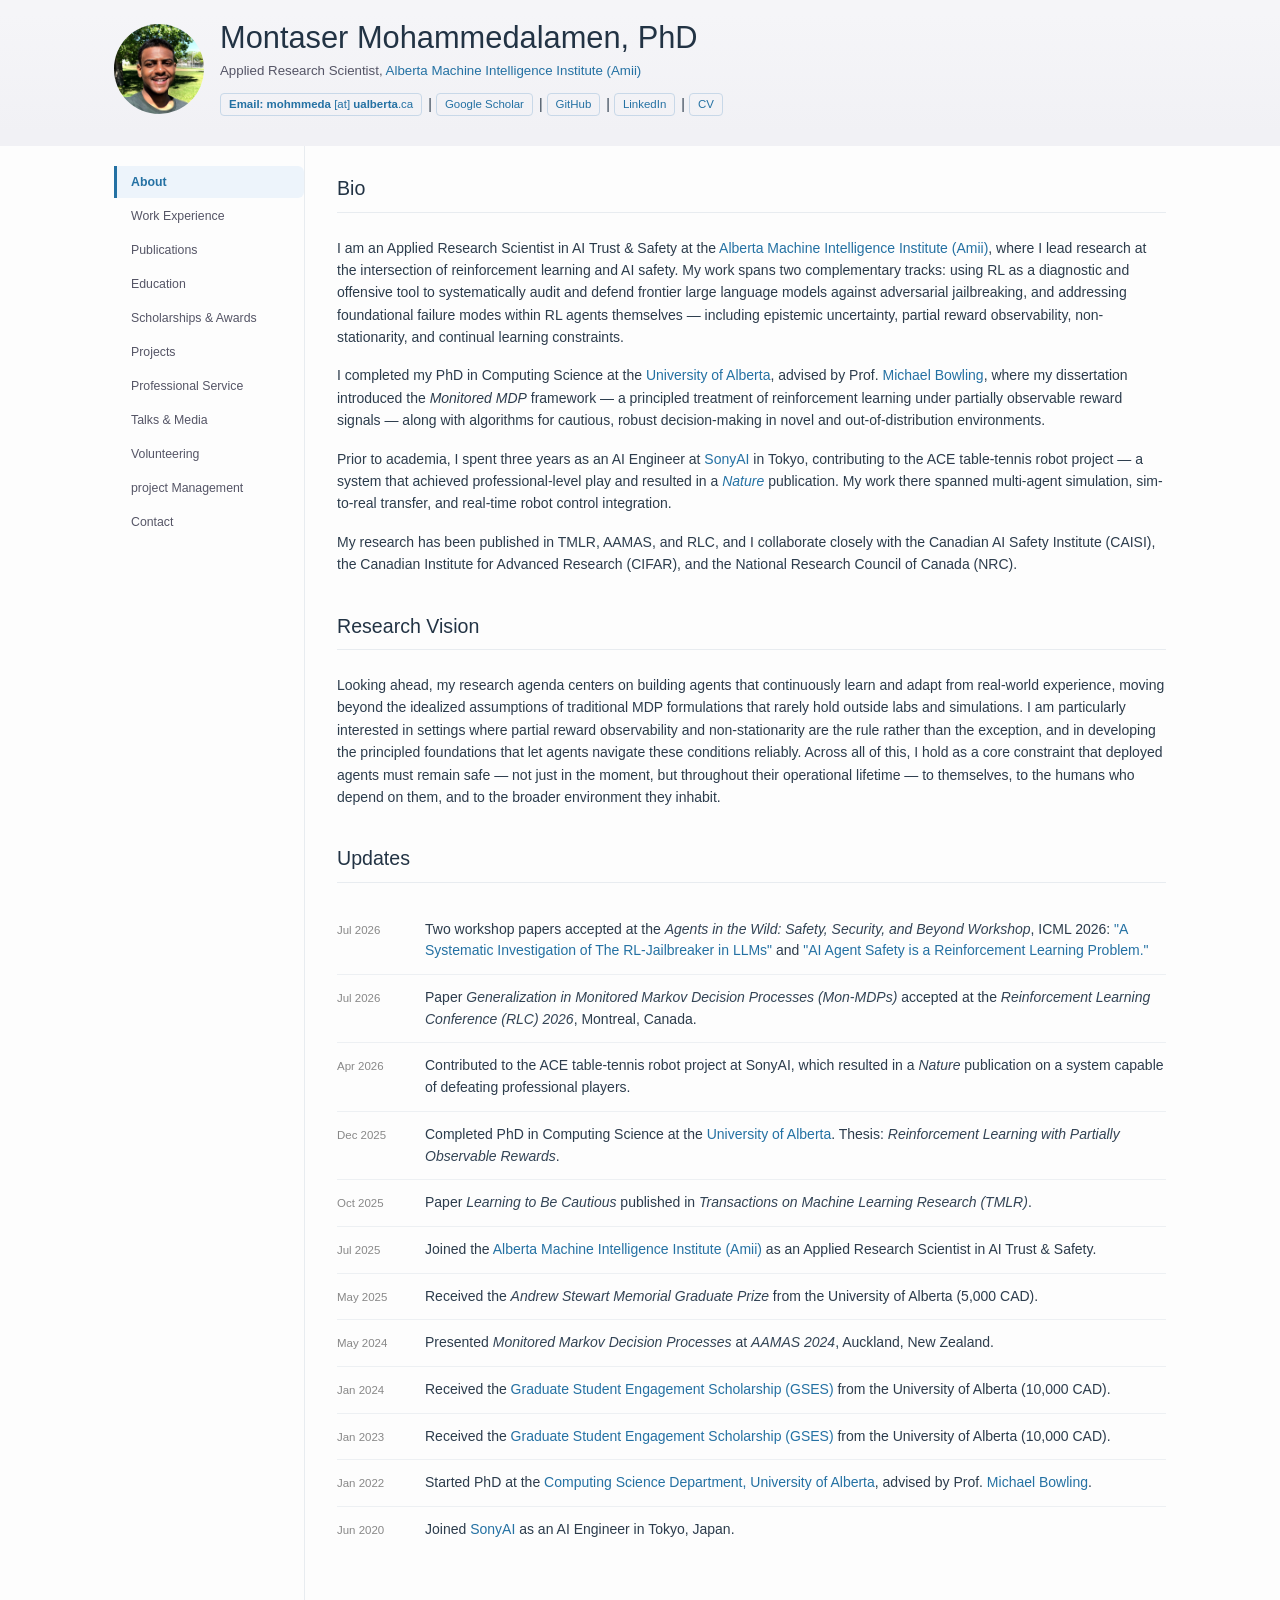
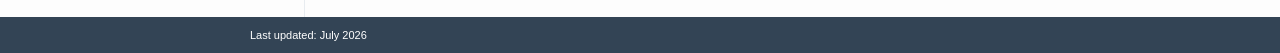
==== commit 04fabd78: "Add contact section" ====
--- a/index.html
+++ b/index.html
@@ -53,7 +53,8 @@
         <button class="tab-btn" data-tab="service">Professional Service</button>
         <button class="tab-btn" data-tab="talks">Talks &amp; Media</button>
         <button class="tab-btn" data-tab="volunteering">Volunteering</button>
-        <button class="tab-btn" data-tab="certifications">Certifications</button>
+        <button class="tab-btn" data-tab="certifications">project Management</button>
+        <button class="tab-btn" data-tab="contact">Contact</button>
     </nav>
 
     <!-- Main content -->
@@ -455,6 +456,38 @@
             <div class="publication row clearfix"><div class="row-text" style="max-width:100%; margin-left:0;"><span class="bold">Project Management Professional (PMP)</span> &nbsp;<span class="proj-tag">Exam Pending</span><br/><a href="https://www.pmi.org/certifications/project-management-pmp">Project Management Institute (PMI)</a> &nbsp;·&nbsp; Course completed; exam scheduled</div></div>
         </div>
 
+        <!-- ── Contact ── -->
+        <div id="tab-contact" class="tab-panel">
+            <h2 class="tab-heading noselect">Contact</h2>
+            <p>The best way to reach me is by email.</p>
+
+            <div class="contact-block">
+                <div class="contact-row">
+                    <span class="contact-label">Email</span>
+                    <span class="contact-value">mohmmeda [at] ualberta [dot] ca</span>
+                </div>
+                <div class="contact-row">
+                    <span class="contact-label">Google Scholar</span>
+                    <span class="contact-value"><a href="https://scholar.google.ca/citations?user=ZY882-kAAAAJ&hl">scholar.google.ca</a></span>
+                </div>
+                <div class="contact-row">
+                    <span class="contact-label">GitHub</span>
+                    <span class="contact-value"><a href="https://github.com/montaserFath/">github.com/montaserFath</a></span>
+                </div>
+                <div class="contact-row">
+                    <span class="contact-label">LinkedIn</span>
+                    <span class="contact-value"><a href="https://www.linkedin.com/in/montaser-mohammedalamen/">linkedin.com/in/montaser-mohammedalamen</a></span>
+                </div>
+            </div>
+
+            <h3 class="pub-section-heading" style="margin-top: 36px;">Mentorship</h3>
+            <p>
+                If you are a student looking for mentorship in
+                RL, AI safety, Robotics, Continual Learning, or research in general — please feel free to
+                reach out by email. I am happy to chat and share advice where I can.
+            </p>
+        </div>
+
     </main>
 </div>
 
--- a/style.css
+++ b/style.css
@@ -135,6 +135,16 @@
     .update-date {width: 58px;}
 }
 
+/* ── Contact ── */
+.contact-block {margin: 20px 0 8px; border: 1px solid #e8ecf0; border-radius: 8px; overflow: hidden;}
+.contact-row {display: flex; align-items: baseline; gap: 16px; padding: 11px 18px; border-bottom: 1px solid #e8ecf0;}
+.contact-row:last-child {border-bottom: none;}
+.contact-row:nth-child(odd) {background: #f8f9fb;}
+.contact-label {flex-shrink: 0; width: 120px; font-weight: bold; font-size: 0.88em; color: #445; text-transform: uppercase; letter-spacing: 0.03em;}
+.contact-value {color: #334; font-size: 0.95em;}
+.contact-value a {color: #2471a3;}
+.contact-value a:hover {color: #f09228;}
+
 /* ── Mobile (≤ 480px) ── */
 @media (max-width: 480px) {
     body {font-size: 14px;}
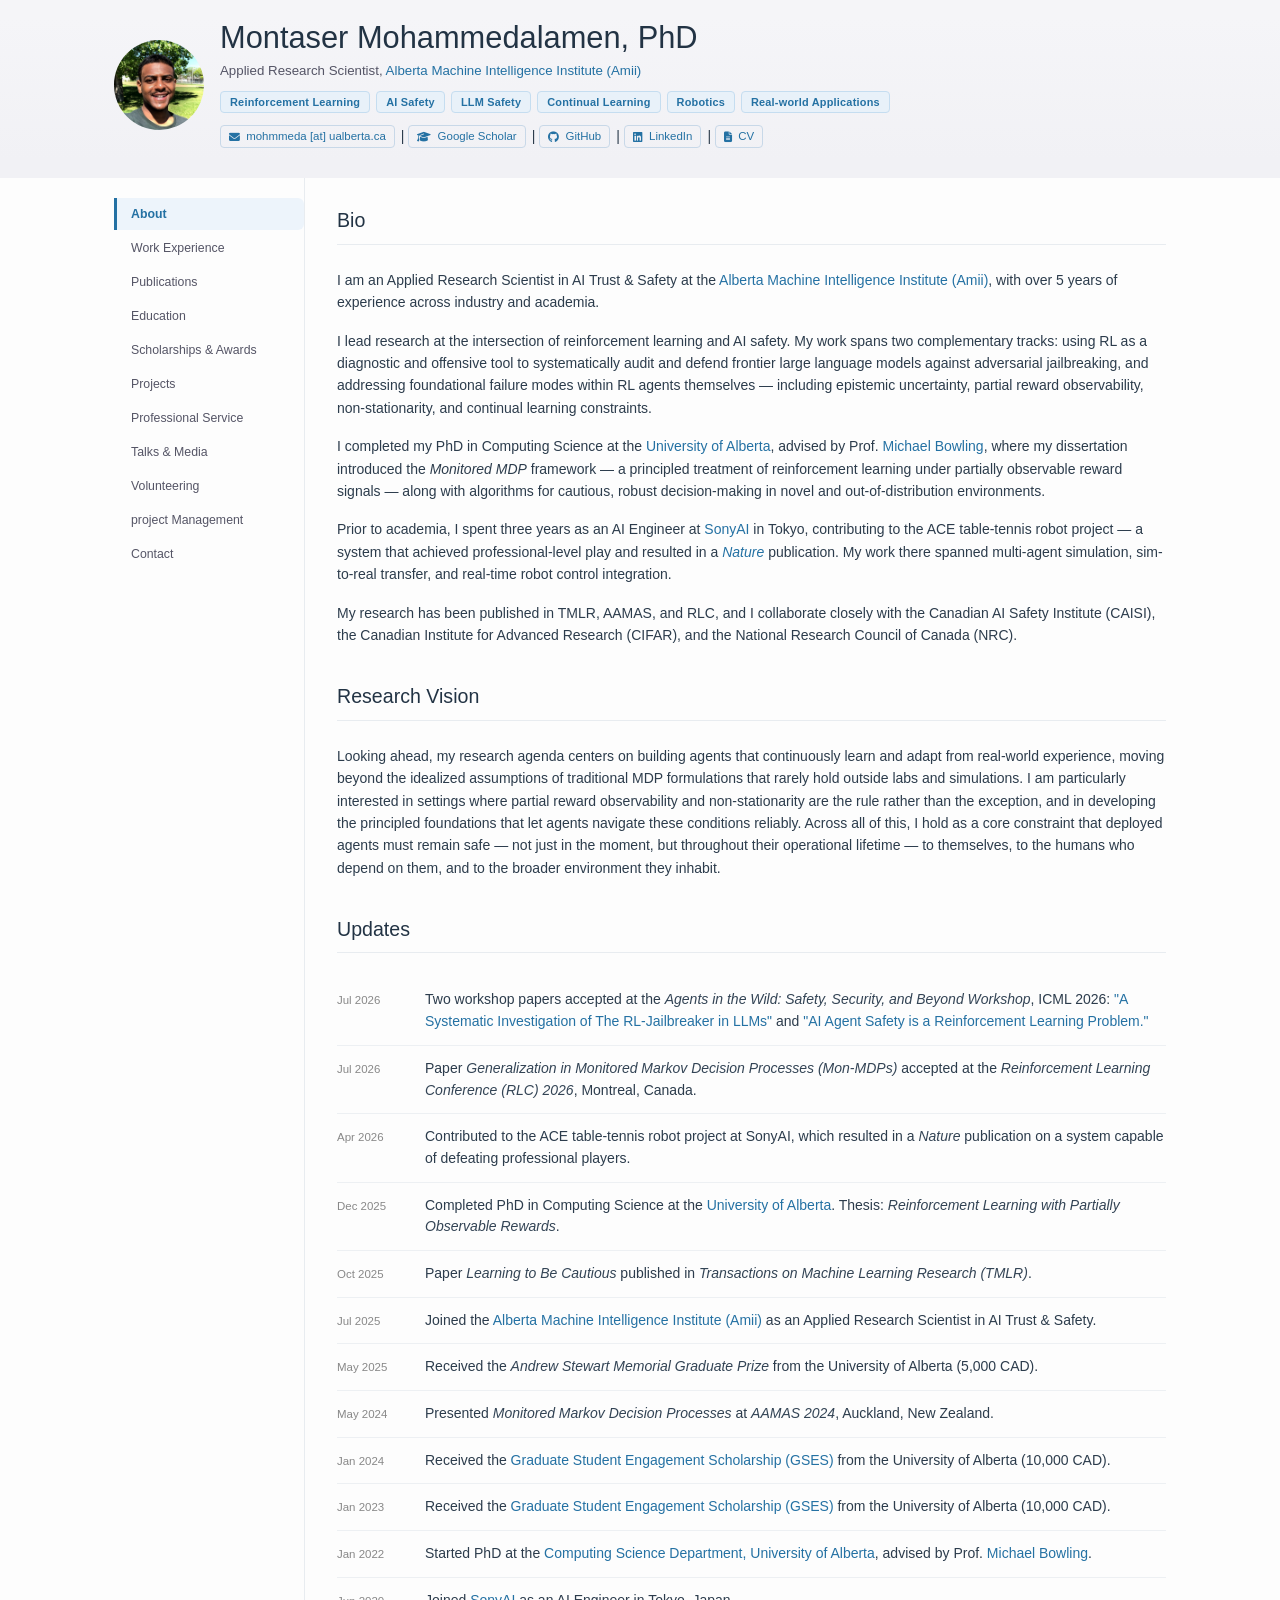
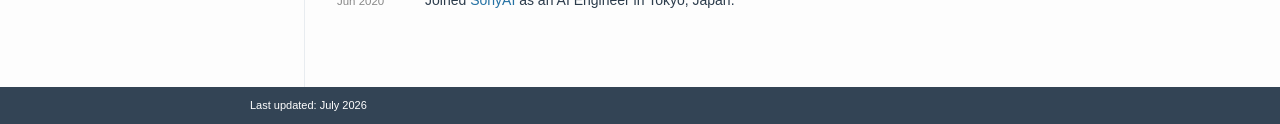
==== commit 4cdedbdb: "Add keywords &B icons" ====
--- a/index.html
+++ b/index.html
@@ -3,6 +3,8 @@
 <head>
     <title>Montaser Mohammedalamen — AI Safety &amp; Reinforcement Learning Researcher</title>
     <meta name="author" content="Montaser Mohammedalamen, PhD">
+    <meta name="description" content="Montaser Mohammedalamen is an Applied Research Scientist in AI Safety at Amii with over 5 years of experience in reinforcement learning, LLM safety, and robust optimization across industry and academia.">
+    <meta name="keywords" content="Montaser Mohammedalamen, AI Safety, Reinforcement Learning, RL Safety, LLM Safety, Jailbreaking, Robotics, Real-world Applications, Partially Observable Rewards, Robust Optimization, Continual Learning, Machine Learning, Deep Reinforcement Learning, Amii, University of Alberta, Alberta Machine Intelligence Institute, TMLR, AAMAS, RLC, ICML, NeurIPS, PhD, Research Scientist">
     <meta name="viewport" content="width=device-width, initial-scale=1.0">
     <meta property="og:title" content="Montaser Mohammedalamen — AI Safety &amp; Reinforcement Learning Researcher">
     <meta property="og:description" content="Research Scientist in AI Safety &amp; Reinforcement Learning. PhD, University of Alberta, TMLR, AAMAS, RLC.">
@@ -11,6 +13,7 @@
     <meta name="twitter:card" content="summary_large_image">
     <link rel="manifest" href="content/site.web">
     <link rel="stylesheet" href="style.css">
+    <link rel="stylesheet" href="https://cdnjs.cloudflare.com/ajax/libs/font-awesome/6.5.1/css/all.min.css">
 </head>
 <body>
 
@@ -25,12 +28,20 @@
             <div class="header-subtitle">
                 Applied Research Scientist, <a href="https://www.amii.ca/people/montaser-mohammedalamen">Alberta Machine Intelligence Institute (Amii)</a>
             </div>
+            <div class="header-keywords">
+                <span class="kw-tag">Reinforcement Learning</span>
+                <span class="kw-tag">AI Safety</span>
+                <span class="kw-tag">LLM Safety</span>
+                <span class="kw-tag">Continual Learning</span>
+                <span class="kw-tag">Robotics</span>
+                <span class="kw-tag">Real-world Applications</span>
+            </div>
             <div class="header-links">
-                <a class="btn" href="mailto:mohmmeda@ualberta.ca"><span class="bold">Email: mohmmeda</span> [at] <span class="bold">ualberta</span>.ca</a> |
-                <a class="btn" href="https://scholar.google.ca/citations?user=ZY882-kAAAAJ&hl">Google Scholar</a> |
-                <a class="btn" href="https://github.com/montaserFath/">GitHub</a> |
-                <a class="btn" href="https://www.linkedin.com/in/montaser-mohammedalamen/">LinkedIn</a> |
-                <a class="btn" href="content/Montaser_CV.pdf">CV</a>
+                <a class="btn" href="mailto:mohmmeda@ualberta.ca"><i class="fa-solid fa-envelope"></i> mohmmeda [at] ualberta.ca</a> |
+                <a class="btn" href="https://scholar.google.ca/citations?user=ZY882-kAAAAJ&hl"><i class="fa-solid fa-graduation-cap"></i> Google Scholar</a> |
+                <a class="btn" href="https://github.com/montaserFath/"><i class="fa-brands fa-github"></i> GitHub</a> |
+                <a class="btn" href="https://www.linkedin.com/in/montaser-mohammedalamen/"><i class="fa-brands fa-linkedin"></i> LinkedIn</a> |
+                <a class="btn" href="content/Montaser_CV.pdf"><i class="fa-solid fa-file-lines"></i> CV</a>
             </div>
         </div>
     </div>
@@ -65,7 +76,9 @@
             <h2 class="tab-heading noselect">Bio</h2>
             <p>
                 I am an Applied Research Scientist in AI Trust &amp; Safety at the <a href="https://www.amii.ca/people/montaser-mohammedalamen">Alberta Machine Intelligence Institute (Amii)</a>,
-                where I lead research at the intersection of reinforcement learning and AI safety. My work spans two complementary tracks: using RL as a diagnostic and offensive tool to
+                with over 5 years of experience across industry and academia.</p>
+            <p>
+                I lead research at the intersection of reinforcement learning and AI safety. My work spans two complementary tracks: using RL as a diagnostic and offensive tool to
                 systematically audit and defend frontier large language models against adversarial jailbreaking, and addressing foundational failure modes within RL agents themselves —
                 including epistemic uncertainty, partial reward observability, non-stationarity, and continual learning constraints.
             </p>
--- a/style.css
+++ b/style.css
@@ -16,7 +16,10 @@
 .header-subtitle {margin-bottom: 10px; color: #556; font-size: 0.95em;}
 .header-subtitle a {color: #2471a3;}
 .header-subtitle a:hover {color: #f09228;}
+.header-keywords {display: flex; flex-wrap: wrap; gap: 6px; margin: 6px 0 10px;}
+.kw-tag {font-size: 0.78em; font-weight: 600; color: #2471a3; background: #e8f1f9; border: 1px solid #c5ddf0; border-radius: 4px; padding: 2px 9px; letter-spacing: 0.02em;}
 .header-links {display: flex; flex-wrap: wrap; gap: 4px; align-items: center;}
+.header-links .fa-solid, .header-links .fa-brands {font-size: 0.95em; margin-right: 3px; vertical-align: middle;}
 
 /* ── Site body: sidebar + main ── */
 .site-body {max-width: 1100px; margin: 0 auto; padding: 0 24px; display: flex; align-items: flex-start; gap: 0; min-height: calc(100vh - 200px);}
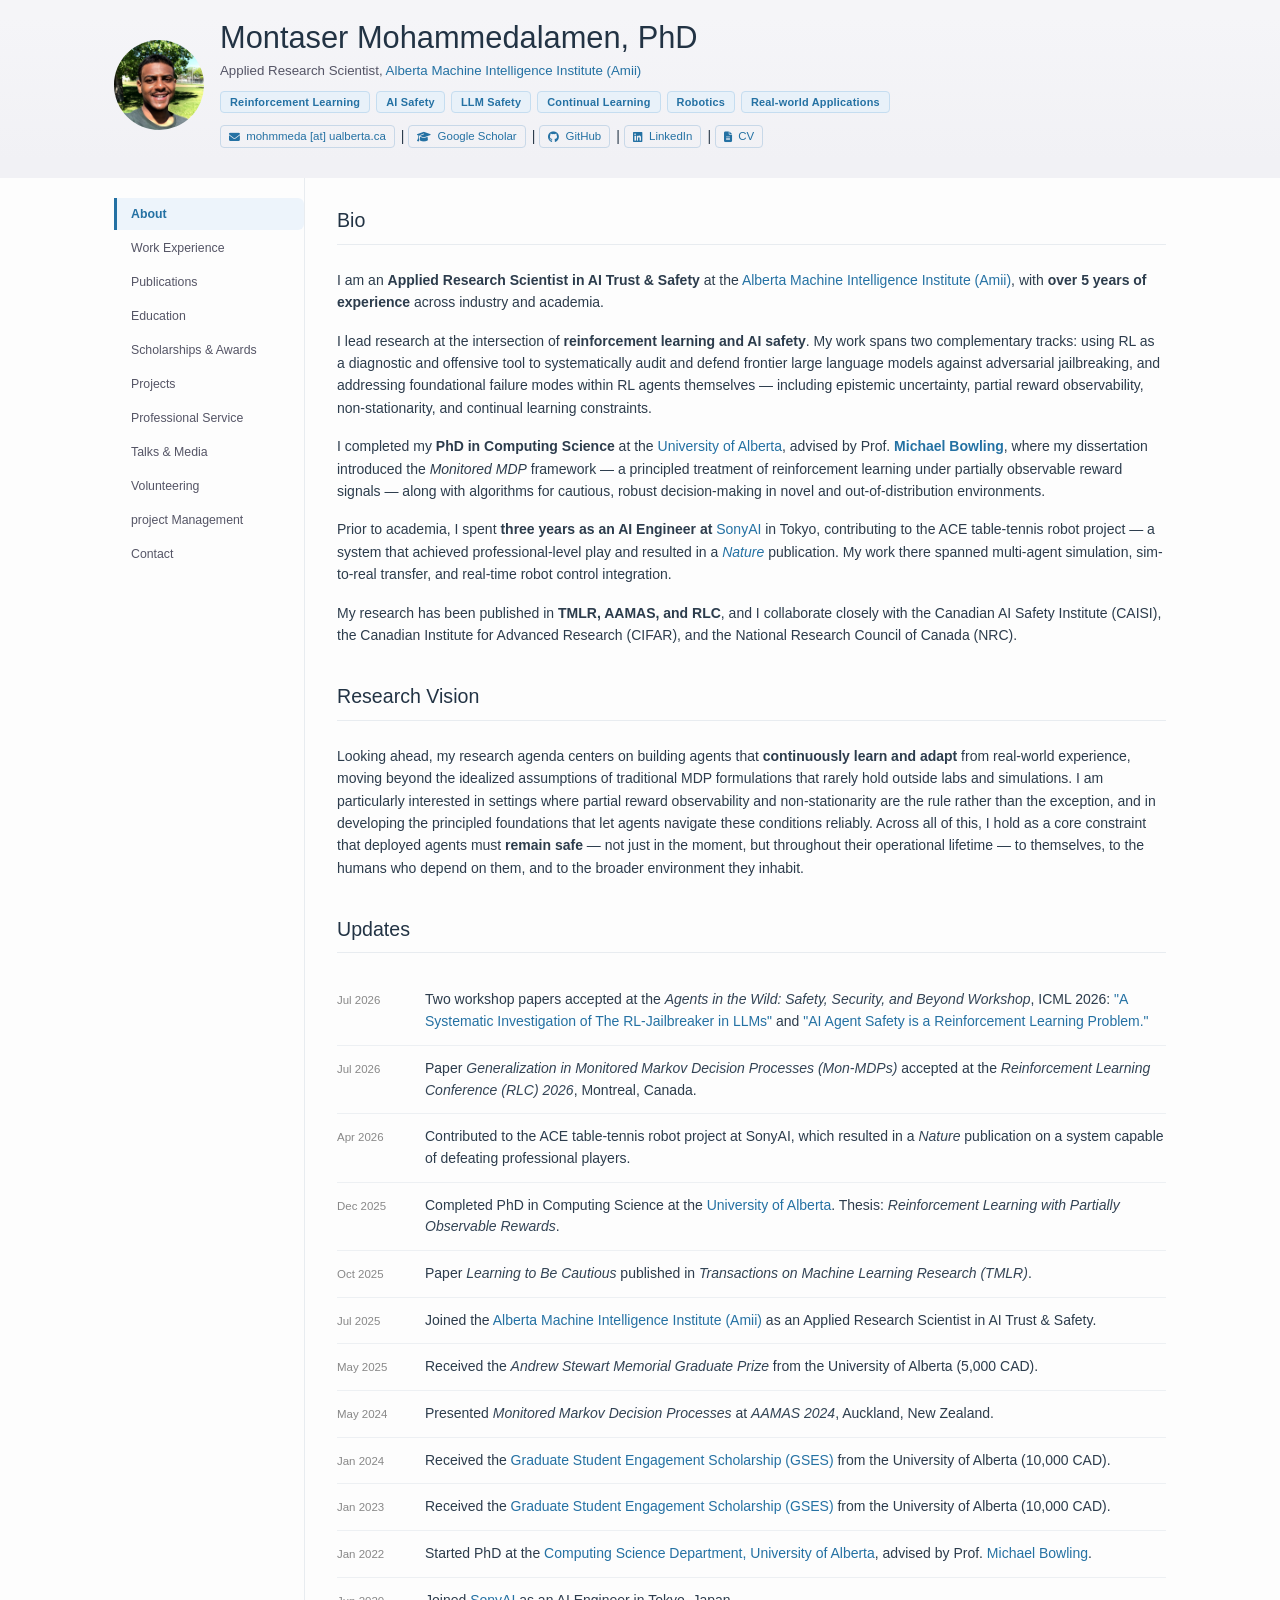
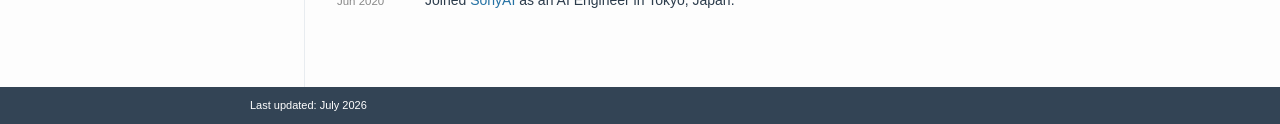
==== commit 4d1b5bc3: "Add bold to some words" ====
--- a/index.html
+++ b/index.html
@@ -75,31 +75,31 @@
         <div id="tab-about" class="tab-panel active">
             <h2 class="tab-heading noselect">Bio</h2>
             <p>
-                I am an Applied Research Scientist in AI Trust &amp; Safety at the <a href="https://www.amii.ca/people/montaser-mohammedalamen">Alberta Machine Intelligence Institute (Amii)</a>,
-                with over 5 years of experience across industry and academia.</p>
-            <p>
-                I lead research at the intersection of reinforcement learning and AI safety. My work spans two complementary tracks: using RL as a diagnostic and offensive tool to
+                I am an <strong>Applied Research Scientist in AI Trust &amp; Safety</strong> at the <a href="https://www.amii.ca/people/montaser-mohammedalamen">Alberta Machine Intelligence Institute (Amii)</a>,
+                with <strong>over 5 years of experience</strong> across industry and academia.</p>
+            <p>
+                I lead research at the intersection of <strong>reinforcement learning and AI safety</strong>. My work spans two complementary tracks: using RL as a diagnostic and offensive tool to
                 systematically audit and defend frontier large language models against adversarial jailbreaking, and addressing foundational failure modes within RL agents themselves —
                 including epistemic uncertainty, partial reward observability, non-stationarity, and continual learning constraints.
             </p>
             <p>
-                I completed my PhD in Computing Science at the <a href="https://www.ualberta.ca/computing-science/index.html">University of Alberta</a>, advised by
-                Prof. <a href="https://webdocs.cs.ualberta.ca/~bowling/">Michael Bowling</a>, where my dissertation introduced the <em>Monitored MDP</em> framework — a principled treatment
+                I completed my <strong>PhD in Computing Science</strong> at the <a href="https://www.ualberta.ca/computing-science/index.html">University of Alberta</a>, advised by
+                Prof. <a href="https://webdocs.cs.ualberta.ca/~bowling/"><strong>Michael Bowling</strong></a>, where my dissertation introduced the <em>Monitored MDP</em> framework — a principled treatment
                 of reinforcement learning under partially observable reward signals — along with algorithms for cautious, robust decision-making in novel and out-of-distribution environments.
             </p>
             <p>
-                Prior to academia, I spent three years as an AI Engineer at <a href="https://ai.sony/">SonyAI</a> in Tokyo, contributing to the ACE table-tennis robot project — a system
+                Prior to academia, I spent <strong>three years as an AI Engineer at <a href="https://ai.sony/">SonyAI</a></strong> in Tokyo, contributing to the ACE table-tennis robot project — a system
                 that achieved professional-level play and resulted in a <a href="https://www.nature.com/articles/s41586-026-10338-5"><em>Nature</em></a> publication. My work there spanned multi-agent
                 simulation, sim-to-real transfer, and real-time robot control integration.
             </p>
             <p>
-                My research has been published in TMLR, AAMAS, and RLC, and I collaborate closely with the Canadian AI Safety Institute (CAISI), the Canadian Institute for Advanced Research (CIFAR), and the National Research Council of Canada (NRC).
+                My research has been published in <strong>TMLR, AAMAS, and RLC</strong>, and I collaborate closely with the Canadian AI Safety Institute (CAISI), the Canadian Institute for Advanced Research (CIFAR), and the National Research Council of Canada (NRC).
             </p>
             <h2 class="tab-heading noselect" style="margin-top: 36px;">Research Vision</h2>
             <p>
-                Looking ahead, my research agenda centers on building agents that continuously learn and adapt from real-world experience, moving beyond the idealized assumptions of traditional MDP formulations that rarely hold outside labs and simulations.
+                Looking ahead, my research agenda centers on building agents that <strong>continuously learn and adapt</strong> from real-world experience, moving beyond the idealized assumptions of traditional MDP formulations that rarely hold outside labs and simulations.
                 I am particularly interested in settings where partial reward observability and non-stationarity are the rule rather than the exception, and in developing the principled foundations that let agents navigate these conditions reliably.
-                Across all of this, I hold as a core constraint that deployed agents must remain safe — not just in the moment, but throughout their operational lifetime — to themselves, to the humans who depend on them, and to the broader environment they inhabit.
+                Across all of this, I hold as a core constraint that deployed agents must <strong>remain safe</strong> — not just in the moment, but throughout their operational lifetime — to themselves, to the humans who depend on them, and to the broader environment they inhabit.
             </p>
             <h2 class="tab-heading noselect" style="margin-top: 36px;">Updates</h2>
             <ul class="updates-list">
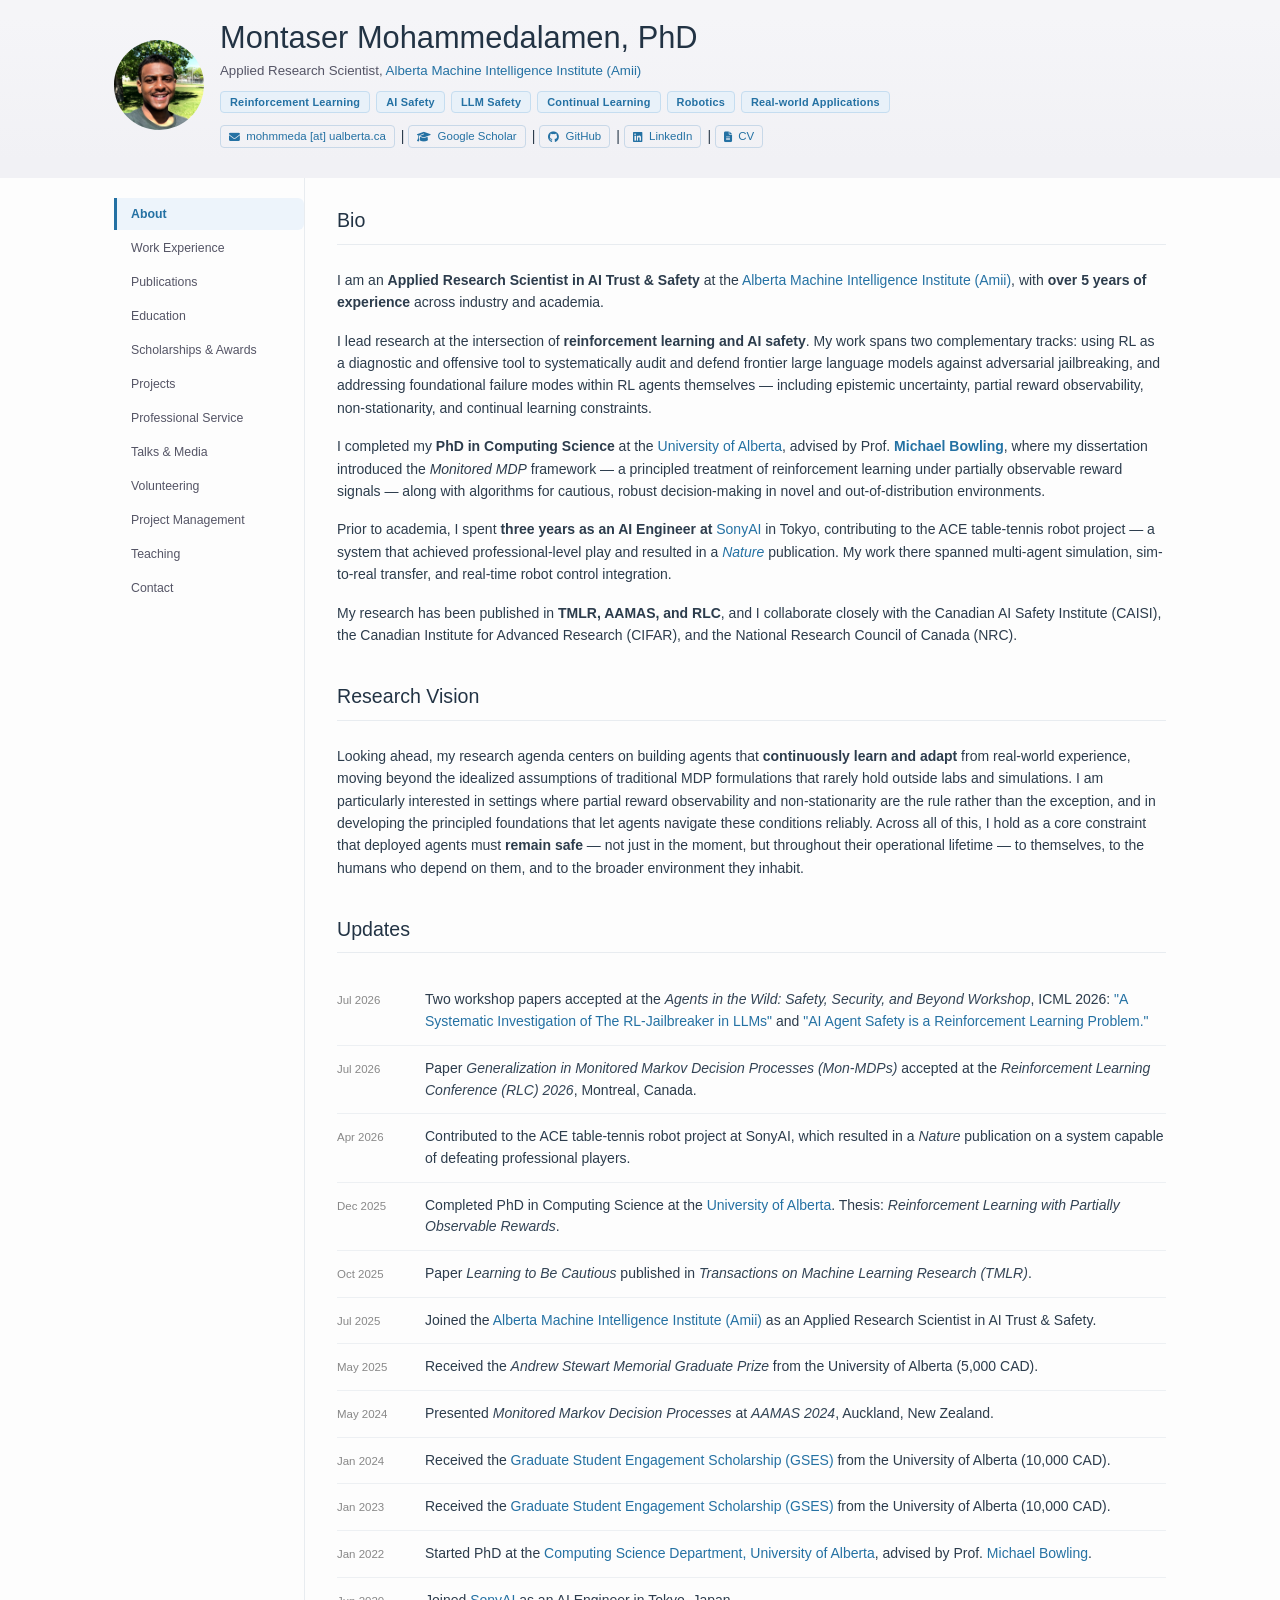
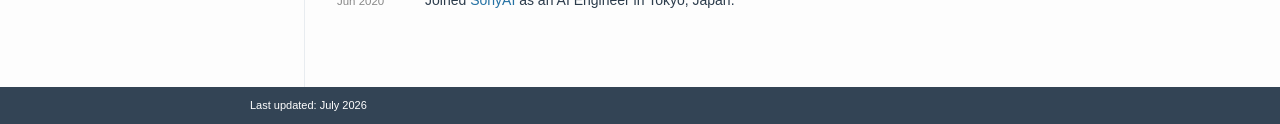
==== commit ef6c94e7: "Add teaching section" ====
--- a/index.html
+++ b/index.html
@@ -64,7 +64,8 @@
         <button class="tab-btn" data-tab="service">Professional Service</button>
         <button class="tab-btn" data-tab="talks">Talks &amp; Media</button>
         <button class="tab-btn" data-tab="volunteering">Volunteering</button>
-        <button class="tab-btn" data-tab="certifications">project Management</button>
+        <button class="tab-btn" data-tab="certifications">Project Management</button>
+        <button class="tab-btn" data-tab="teaching">Teaching</button>
         <button class="tab-btn" data-tab="contact">Contact</button>
     </nav>
 
@@ -501,6 +502,26 @@
             </p>
         </div>
 
+        <!-- ── Teaching ── -->
+        <div id="tab-teaching" class="tab-panel">
+            <h2 class="tab-heading noselect">Teaching</h2>
+
+            <div class="publication row clearfix">
+                <div class="row-media-small" style="background-image: url(fig/uofa.png);"></div>
+                <div class="row-text">
+                    <span class="bold">Head Teaching Assistant — <a href="https://www.ualberta.ca/computing-science/index.html">University of Alberta</a></span><br/>
+                    Experimental Mobile Robotics (COMP 412/503) &nbsp;·&nbsp; Edmonton, Canada &nbsp;·&nbsp; Jan 2023 – May 2025<br/>
+                    <ul class="exp-list">
+                        <li>Coordinated the TA team, managed grading frameworks, and oversaw lab infrastructure for a mixed cohort of senior undergraduate and graduate students.</li>
+                        <li>Designed and developed <strong>8 comprehensive lab modules</strong> for 35 students using <a href="https://duckietown.com/">Duckietown</a> to demonstrate physical robotic control.</li>
+                        <li>Instructed students on core robotics principles, including basic kinematics, ROS commands, P/PD/PID controllers, computer vision integration, and ML-based traffic sign detection.</li>
+                        <li>Mentored students through a <strong>capstone final project</strong> implementing an end-to-end autonomous driving pipeline featuring lane tracking, obstacle avoidance, and traffic rule navigation.</li>
+                        <li>Delivered specialized <strong>guest lectures on RL in robotics</strong> alongside career development strategies for industry internships.</li>
+                    </ul>
+                </div>
+            </div>
+        </div>
+
     </main>
 </div>
 
